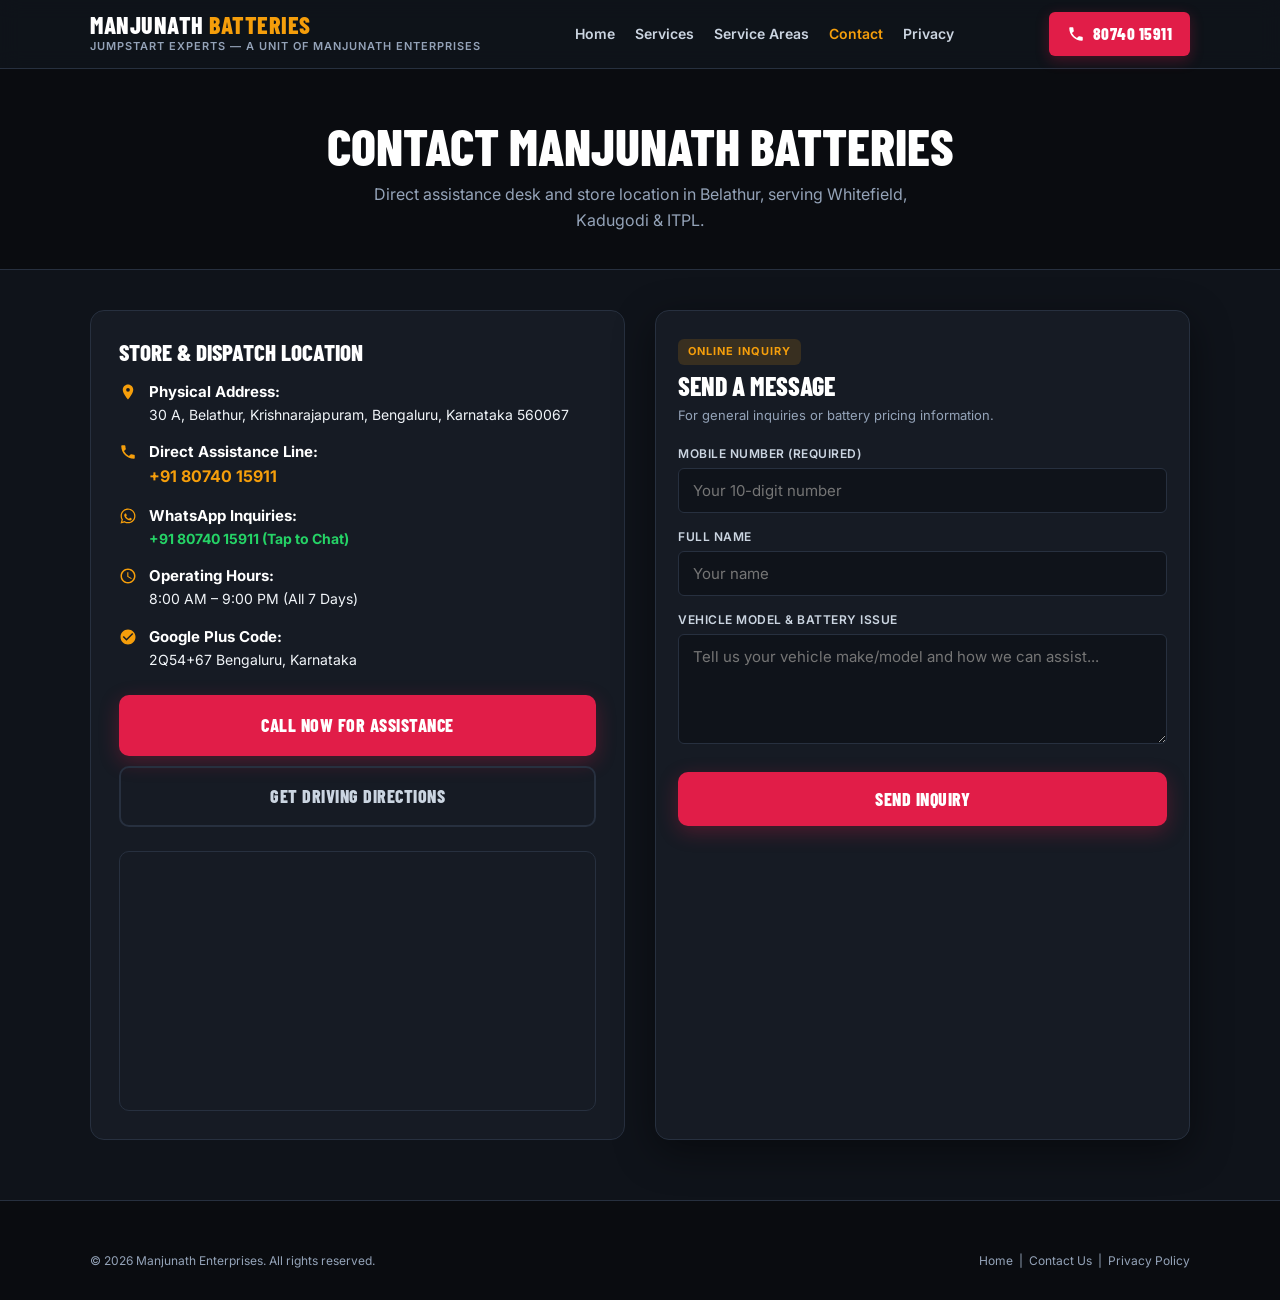
==== contact-us.html @ 125a4564 "feat(cro): optimize landing page copy, focus on jump-start & replacement, add serverless callback AP" ====
<!DOCTYPE html>
<html lang="en-IN">
<head>
  <!-- Google Tag Manager -->
  <script>
    window.dataLayer = window.dataLayer || [];
    (function(w,d,s,l,i){w[l]=w[l]||[];w[l].push({'gtm.start':
    new Date().getTime(),event:'gtm.js'});var f=d.getElementsByTagName(s)[0],
    j=d.createElement(s),dl=l!='dataLayer'?'&l='+l:'';j.async=true;j.src=
    'https://www.googletagmanager.com/gtm.js?id='+i+dl;f.parentNode.insertBefore(j,f);
    })(window,document,'script','dataLayer','GTM-XXXXXXX');
  </script>
  <!-- End Google Tag Manager -->

  <meta charset="UTF-8">
  <meta name="viewport" content="width=device-width, initial-scale=1.0, viewport-fit=cover">
  <title>Contact Us | Manjunath Batteries — Automotive Battery Assistance Bengaluru</title>
  <meta name="description" content="Contact Manjunath Batteries (Manjunath Enterprises) in Belathur, Krishnarajapuram, Bengaluru. Call +91 80740 15911 for emergency battery assistance or store inquiries.">
  <link rel="canonical" href="https://manjunathabatteries.in/contact-us.html">
  <meta name="theme-color" content="#0f131a">

  <!-- Typography -->
  <link rel="preconnect" href="https://fonts.googleapis.com">
  <link rel="preconnect" href="https://fonts.gstatic.com" crossorigin>
  <link href="https://fonts.googleapis.com/css2?family=Barlow+Condensed:wght@700;800;900&family=Inter:wght@400;500;600;700&display=swap" rel="stylesheet">

  <link rel="stylesheet" href="css/styles.css">

  <script type="application/ld+json">
  {
    "@context": "https://schema.org",
    "@type": "ContactPage",
    "name": "Contact Manjunath Batteries",
    "url": "https://manjunathabatteries.in/contact-us.html",
    "mainEntity": {
      "@type": "AutoRepair",
      "name": "Manjunath Batteries",
      "legalName": "Manjunath Enterprises",
      "alternateName": "JumpStart Experts",
      "telephone": "+918074015911",
      "address": {
        "@type": "PostalAddress",
        "streetAddress": "30 A, Belathur, Krishnarajapuram",
        "addressLocality": "Bengaluru",
        "addressRegion": "Karnataka",
        "postalCode": "560067",
        "addressCountry": "IN"
      },
      "geo": {
        "@type": "GeoCoordinates",
        "latitude": 13.0051,
        "longitude": 77.7554
      },
      "openingHours": "Mo-Su 08:00-21:00"
    }
  }
  </script>
</head>

<body>
  <!-- Google Tag Manager (noscript) -->
  <noscript>
    <iframe src="https://www.googletagmanager.com/ns.html?id=GTM-XXXXXXX"
      height="0" width="0" style="display:none;visibility:hidden" title="GTM"></iframe>
  </noscript>
  <!-- End Google Tag Manager (noscript) -->

  <!-- Site Header -->
  <header class="site-header">
    <div class="container header-container">
      <a href="index.html" class="brand-wrapper" aria-label="Manjunath Batteries — Home">
        <span class="brand-title">MANJUNATH <span>BATTERIES</span></span>
        <span class="brand-subtitle">JumpStart Experts — A Unit of Manjunath Enterprises</span>
      </a>

      <nav class="header-nav" aria-label="Main Navigation">
        <a href="index.html" class="nav-link">Home</a>
        <a href="index.html#services" class="nav-link">Services</a>
        <a href="index.html#areas" class="nav-link">Service Areas</a>
        <a href="contact-us.html" class="nav-link" style="color: var(--amber-alert);">Contact</a>
        <a href="privacy-policy.html" class="nav-link">Privacy</a>
      </nav>

      <div class="header-actions">
        <a href="tel:+918074015911" class="header-phone-btn" data-track="call_click" data-cta-location="contact_header" data-cta-type="phone">
          <svg width="18" height="18" viewBox="0 0 24 24" fill="currentColor"><path d="M6.62 10.79a15.053 15.053 0 006.59 6.59l2.2-2.2c.27-.27.67-.36 1.02-.24 1.12.37 2.33.57 3.57.57.55 0 1 .45 1 1V20c0 .55-.45 1-1 1-9.39 0-17-7.61-17-17 0-.55.45-1 1-1h3.5c.55 0 1 .45 1 1 0 1.25.2 2.45.57 3.57.11.35.03.74-.25 1.02l-2.2 2.2z"/></svg>
          <span>80740 15911</span>
        </a>
      </div>
    </div>
  </header>

  <main>
    <section class="page-hero">
      <div class="container">
        <h1>CONTACT MANJUNATH BATTERIES</h1>
        <p>Direct assistance desk and store location in Belathur, serving Whitefield, Kadugodi & ITPL.</p>
      </div>
    </section>

    <div class="container">
      <div class="contact-page-grid">
        <!-- Contact Details & Map -->
        <div class="areas-info-card">
          <h2 class="service-title" style="margin-bottom: 14px;">STORE & DISPATCH LOCATION</h2>
          
          <ul class="location-details-list" style="border-top: none; padding-top: 0;">
            <li class="location-item">
              <svg viewBox="0 0 24 24" fill="currentColor"><path d="M12 2C8.13 2 5 5.13 5 9c0 5.25 7 13 7 13s7-7.75 7-13c0-3.87-3.13-7-7-7zm0 9.5a2.5 2.5 0 010-5 2.5 2.5 0 010 5z"/></svg>
              <div>
                <strong>Physical Address:</strong>
                30 A, Belathur, Krishnarajapuram, Bengaluru, Karnataka 560067
              </div>
            </li>

            <li class="location-item">
              <svg viewBox="0 0 24 24" fill="currentColor"><path d="M6.62 10.79a15.053 15.053 0 006.59 6.59l2.2-2.2c.27-.27.67-.36 1.02-.24 1.12.37 2.33.57 3.57.57.55 0 1 .45 1 1V20c0 .55-.45 1-1 1-9.39 0-17-7.61-17-17 0-.55.45-1 1-1h3.5c.55 0 1 .45 1 1 0 1.25.2 2.45.57 3.57.11.35.03.74-.25 1.02l-2.2 2.2z"/></svg>
              <div>
                <strong>Direct Assistance Line:</strong>
                <a href="tel:+918074015911" style="color: var(--amber-alert); font-weight: 700; font-size: 16px;">+91 80740 15911</a>
              </div>
            </li>

            <li class="location-item">
              <svg viewBox="0 0 24 24" fill="currentColor"><path d="M12.04 2c-5.46 0-9.91 4.45-9.91 9.91 0 1.75.46 3.45 1.32 4.95L2.05 22l5.25-1.38c1.45.79 3.08 1.21 4.74 1.21 5.46 0 9.91-4.45 9.91-9.91 0-2.65-1.03-5.14-2.9-7.01A9.816 9.816 0 0012.04 2m.01 1.67c2.2 0 4.26.86 5.82 2.42a8.225 8.225 0 012.41 5.83c0 4.54-3.7 8.24-8.24 8.24-1.48 0-2.93-.4-4.2-1.15l-.3-.18-3.12.82.83-3.04-.2-.31a8.196 8.196 0 01-1.26-4.38c0-4.54 3.7-8.24 8.24-8.24m4.52 11.59c-.25-.13-1.47-.72-1.7-.81-.23-.08-.39-.13-.56.13-.17.25-.64.81-.79.97-.14.17-.29.19-.54.06-.25-.13-1.05-.39-2-1.24-.74-.66-1.24-1.47-1.38-1.72-.15-.25-.02-.38.11-.51.11-.11.25-.29.37-.44.13-.15.17-.25.25-.42.08-.17.04-.31-.02-.44-.06-.13-.56-1.36-.77-1.86-.2-.49-.41-.42-.56-.43h-.48c-.16 0-.44.06-.66.31-.23.25-.87.85-.87 2.08s.89 2.41 1.01 2.58c.13.17 1.75 2.67 4.24 3.75.59.26 1.05.41 1.41.53.59.19 1.13.16 1.56.1.48-.07 1.47-.6 1.67-1.18.21-.58.21-1.07.15-1.18-.06-.11-.22-.17-.47-.3z"/></svg>
              <div>
                <strong>WhatsApp Inquiries:</strong>
                <a href="https://wa.me/918074015911" target="_blank" rel="noopener noreferrer" style="color: var(--whatsapp-green); font-weight: 700;">+91 80740 15911 (Tap to Chat)</a>
              </div>
            </li>

            <li class="location-item">
              <svg viewBox="0 0 24 24" fill="currentColor"><path d="M11.99 2C6.47 2 2 6.48 2 12s4.47 10 9.99 10C17.52 22 22 17.52 22 12S17.52 2 11.99 2zM12 20c-4.42 0-8-3.58-8-8s3.58-8 8-8 8 3.58 8 8-3.58 8-8 8zm.5-13H11v6l5.25 3.15.75-1.23-4.5-2.67z"/></svg>
              <div>
                <strong>Operating Hours:</strong>
                8:00 AM – 9:00 PM (All 7 Days)
              </div>
            </li>

            <li class="location-item">
              <svg viewBox="0 0 24 24" fill="currentColor"><path d="M12 2C6.48 2 2 6.48 2 12s4.48 10 10 10 10-4.48 10-10S17.52 2 12 2zm-2 15l-5-5 1.41-1.41L10 14.17l7.59-7.59L19 8l-9 9z"/></svg>
              <div>
                <strong>Google Plus Code:</strong>
                2Q54+67 Bengaluru, Karnataka
              </div>
            </li>
          </ul>

          <div style="margin-top: 24px; display: flex; flex-direction: column; gap: 10px;">
            <a href="tel:+918074015911" class="btn btn-call" data-track="call_click" data-cta-location="contact_page" data-cta-type="phone">
              CALL NOW FOR ASSISTANCE
            </a>
            <a href="https://maps.google.com/?q=2Q54%2B67+Bengaluru,+Karnataka" target="_blank" rel="noopener noreferrer" class="btn btn-outline">
              GET DRIVING DIRECTIONS
            </a>
          </div>

          <div style="margin-top: 24px; height: 260px; border-radius: var(--radius-md); overflow: hidden; border: 1px solid var(--border-color);">
            <iframe 
              src="https://maps.google.com/maps?q=30%20A,%20Belathur,%20Krishnarajapuram,%20Bengaluru,%20Karnataka%20560067&t=&z=14&ie=UTF8&iwloc=&output=embed"
              title="Manjunath Batteries Hub Location"
              style="width: 100%; height: 100%; border: 0;"
              loading="lazy">
            </iframe>
          </div>
        </div>

        <!-- Contact & Inquiry Form -->
        <div class="lead-form-card">
          <div class="form-header">
            <span class="form-badge">Online Inquiry</span>
            <h2 class="form-title">SEND A MESSAGE</h2>
            <p class="form-desc">For general inquiries or battery pricing information.</p>
          </div>

          <form name="contact-page" method="POST" action="/api/callback" data-netlify="true" netlify-honeypot="bot-field" class="emergency-lead-form">
            <input type="hidden" name="form-name" value="contact-page">
            <p class="sr-only">
              <label>Anti-bot honeypot: <input name="bot-field"></label>
            </p>

            <div class="form-group">
              <label for="contact-phone" class="form-label">Mobile Number (Required)</label>
              <input type="tel" id="contact-phone" name="phone" class="form-input" placeholder="Your 10-digit number" pattern="[0-9]{10}" required>
            </div>

            <div class="form-group">
              <label for="contact-name" class="form-label">Full Name</label>
              <input type="text" id="contact-name" name="name" class="form-input" placeholder="Your name">
            </div>

            <div class="form-group">
              <label for="contact-message" class="form-label">Vehicle Model & Battery Issue</label>
              <textarea id="contact-message" name="message" class="form-input" style="min-height: 110px; resize: vertical;" placeholder="Tell us your vehicle make/model and how we can assist..." required></textarea>
            </div>

            <button type="submit" class="btn btn-call form-submit-btn" data-track="form_submit" data-cta-location="contact_page_form">
              SEND INQUIRY
            </button>
          </form>

          <div class="form-success-alert" role="alert">
            <h4>MESSAGE RECEIVED!</h4>
            <p>Thank you for reaching out to Manjunath Batteries. A representative will contact you shortly.</p>
          </div>
        </div>
      </div>
    </div>
  </main>

  <footer class="site-footer">
    <div class="container">
      <div class="footer-bottom-bar" style="border-top: none; padding-top: 0;">
        <div>© 2026 Manjunath Enterprises. All rights reserved.</div>
        <div>
          <a href="index.html">Home</a> &nbsp;|&nbsp; 
          <a href="contact-us.html">Contact Us</a> &nbsp;|&nbsp; 
          <a href="privacy-policy.html">Privacy Policy</a>
        </div>
      </div>
    </div>
  </footer>

  <!-- Mobile Sticky Bar -->
  <aside class="sticky-mobile-bar" aria-label="Mobile quick action bar">
    <a href="tel:+918074015911" class="sticky-btn sticky-btn-call" data-track="call_click" data-cta-location="contact_sticky_call" data-cta-type="phone">
      <svg width="20" height="20" viewBox="0 0 24 24" fill="currentColor"><path d="M6.62 10.79a15.053 15.053 0 006.59 6.59l2.2-2.2c.27-.27.67-.36 1.02-.24 1.12.37 2.33.57 3.57.57.55 0 1 .45 1 1V20c0 .55-.45 1-1 1-9.39 0-17-7.61-17-17 0-.55.45-1 1-1h3.5c.55 0 1 .45 1 1 0 1.25.2 2.45.57 3.57.11.35.03.74-.25 1.02l-2.2 2.2z"/></svg>
      <span>CALL NOW</span>
    </a>
    <a href="https://wa.me/918074015911" target="_blank" rel="noopener noreferrer" class="sticky-btn sticky-btn-wa" data-track="whatsapp_click" data-cta-location="contact_sticky_wa" data-cta-type="whatsapp">
      <svg width="20" height="20" viewBox="0 0 24 24" fill="currentColor"><path d="M12.04 2c-5.46 0-9.91 4.45-9.91 9.91 0 1.75.46 3.45 1.32 4.95L2.05 22l5.25-1.38c1.45.79 3.08 1.21 4.74 1.21 5.46 0 9.91-4.45 9.91-9.91 0-2.65-1.03-5.14-2.9-7.01A9.816 9.816 0 0012.04 2m.01 1.67c2.2 0 4.26.86 5.82 2.42a8.225 8.225 0 012.41 5.83c0 4.54-3.7 8.24-8.24 8.24-1.48 0-2.93-.4-4.2-1.15l-.3-.18-3.12.82.83-3.04-.2-.31a8.196 8.196 0 01-1.26-4.38c0-4.54 3.7-8.24 8.24-8.24m4.52 11.59c-.25-.13-1.47-.72-1.7-.81-.23-.08-.39-.13-.56.13-.17.25-.64.81-.79.97-.14.17-.29.19-.54.06-.25-.13-1.05-.39-2-1.24-.74-.66-1.24-1.47-1.38-1.72-.15-.25-.02-.38.11-.51.11-.11.25-.29.37-.44.13-.15.17-.25.25-.42.08-.17.04-.31-.02-.44-.06-.13-.56-1.36-.77-1.86-.2-.49-.41-.42-.56-.43h-.48c-.16 0-.44.06-.66.31-.23.25-.87.85-.87 2.08s.89 2.41 1.01 2.58c.13.17 1.75 2.67 4.24 3.75.59.26 1.05.41 1.41.53.59.19 1.13.16 1.56.1.48-.07 1.47-.6 1.67-1.18.21-.58.21-1.07.15-1.18-.06-.11-.22-.17-.47-.3z"/>
      </svg>
      <span>WHATSAPP</span>
    </a>
  </aside>

  <script src="js/main.js"></script>
</body>
</html>
---- css/styles.css ----
/* ==========================================================================
   Manjunath Enterprises — High-Conversion Google Ads Landing Page Styles
   Built for speed, mobile-first responsiveness, and sunlight readability.
   ========================================================================== */

:root {
  /* Color Palette */
  --bg-darkest: #0a0c10;
  --bg-main: #0f131a;
  --bg-card: #161b24;
  --bg-card-elevated: #1e2430;
  --bg-card-hover: #262e3d;

  --red-alert: #e11d48;
  --red-hover: #f43f5e;
  --red-glow: rgba(225, 29, 72, 0.28);

  --amber-alert: #f59e0b;
  --amber-glow: rgba(245, 158, 11, 0.25);

  --whatsapp-green: #25d366;
  --whatsapp-hover: #20bd5a;

  --text-white: #ffffff;
  --text-primary: #f1f5f9;
  --text-secondary: #cbd5e1;
  --text-muted: #94a3b8;

  --border-color: #27303f;
  --border-focus: #e11d48;

  /* Typography */
  --font-display: 'Barlow Condensed', -apple-system, BlinkMacSystemFont, 'Segoe UI', Roboto, sans-serif;
  --font-body: 'Inter', -apple-system, BlinkMacSystemFont, 'Segoe UI', Roboto, Oxygen, Ubuntu, Cantarell, sans-serif;

  /* Sizing & Transitions */
  --container-max: 1140px;
  --transition-fast: 0.18s ease;
  --radius-sm: 6px;
  --radius-md: 10px;
  --radius-lg: 14px;
}

/* Base Reset & Box Sizing */
*, *::before, *::after {
  box-sizing: border-box;
  margin: 0;
  padding: 0;
}

html {
  scroll-behavior: smooth;
  font-size: 16px;
  -webkit-text-size-adjust: 100%;
}

body {
  font-family: var(--font-body);
  background-color: var(--bg-main);
  color: var(--text-primary);
  line-height: 1.6;
  min-height: 100vh;
  overflow-x: hidden;
  padding-bottom: 74px; /* Space for mobile sticky CTA bar */
}

@media (min-width: 992px) {
  body {
    padding-bottom: 0;
  }
}

img, svg {
  display: block;
  max-width: 100%;
}

a {
  color: inherit;
  text-decoration: none;
}

/* Accessibility & Utility */
.sr-only {
  position: absolute;
  width: 1px;
  height: 1px;
  padding: 0;
  margin: -1px;
  overflow: hidden;
  clip: rect(0, 0, 0, 0);
  white-space: nowrap;
  border-width: 0;
}

.container {
  width: 100%;
  max-width: var(--container-max);
  margin-left: auto;
  margin-right: auto;
  padding-left: 20px;
  padding-right: 20px;
}

/* ==========================================================================
   Header & Navigation
   ========================================================================== */
.top-notice-bar {
  background: #111620;
  border-bottom: 1px solid var(--border-color);
  padding: 8px 16px;
  font-size: 13px;
  font-weight: 600;
  color: var(--text-secondary);
  text-align: center;
}

.top-notice-bar .pulse-dot {
  display: inline-block;
  width: 8px;
  height: 8px;
  background-color: var(--whatsapp-green);
  border-radius: 50%;
  margin-right: 6px;
  box-shadow: 0 0 8px var(--whatsapp-green);
  animation: pulse-ring 1.8s infinite;
}

@keyframes pulse-ring {
  0% { transform: scale(0.95); opacity: 0.8; }
  50% { transform: scale(1.2); opacity: 1; }
  100% { transform: scale(0.95); opacity: 0.8; }
}

.site-header {
  position: sticky;
  top: 0;
  z-index: 100;
  background-color: rgba(15, 19, 26, 0.95);
  backdrop-filter: blur(10px);
  border-bottom: 1px solid var(--border-color);
  padding: 12px 0;
}

.header-container {
  display: flex;
  align-items: center;
  justify-content: space-between;
  gap: 16px;
}

.brand-wrapper {
  display: flex;
  flex-direction: column;
}

.brand-title {
  font-family: var(--font-display);
  font-size: 24px;
  font-weight: 800;
  letter-spacing: 0.5px;
  text-transform: uppercase;
  color: var(--text-white);
  line-height: 1.1;
}

.brand-title span {
  color: var(--amber-alert);
}

.brand-subtitle {
  font-size: 11px;
  font-weight: 600;
  color: var(--text-muted);
  text-transform: uppercase;
  letter-spacing: 1px;
}

.header-nav {
  display: none;
  gap: 20px;
  align-items: center;
}

@media (min-width: 840px) {
  .header-nav {
    display: flex;
  }
}

.nav-link {
  font-size: 14px;
  font-weight: 600;
  color: var(--text-secondary);
  transition: color var(--transition-fast);
}

.nav-link:hover {
  color: var(--amber-alert);
}

.header-actions {
  display: flex;
  align-items: center;
  gap: 10px;
}

.header-phone-btn {
  display: inline-flex;
  align-items: center;
  gap: 8px;
  background-color: var(--red-alert);
  color: #fff;
  font-family: var(--font-display);
  font-size: 17px;
  font-weight: 800;
  text-transform: uppercase;
  letter-spacing: 0.5px;
  padding: 8px 18px;
  border-radius: var(--radius-sm);
  transition: background-color var(--transition-fast), transform var(--transition-fast);
  box-shadow: 0 4px 14px var(--red-glow);
}

.header-phone-btn:hover {
  background-color: var(--red-hover);
  transform: translateY(-1px);
}

/* ==========================================================================
   Buttons & CTAs
   ========================================================================== */
.btn {
  display: inline-flex;
  align-items: center;
  justify-content: center;
  gap: 10px;
  font-family: var(--font-display);
  font-size: 18px;
  font-weight: 800;
  text-transform: uppercase;
  letter-spacing: 0.5px;
  padding: 14px 28px;
  border-radius: var(--radius-md);
  border: 2px solid transparent;
  cursor: pointer;
  text-align: center;
  transition: all var(--transition-fast);
  user-select: none;
  white-space: nowrap;
}

.btn-lg {
  font-size: 20px;
  padding: 16px 32px;
  min-height: 54px;
}

.btn-call {
  background-color: var(--red-alert);
  color: #fff;
  box-shadow: 0 6px 20px var(--red-glow);
}

.btn-call:hover {
  background-color: var(--red-hover);
  transform: translateY(-2px);
  box-shadow: 0 8px 25px var(--red-glow);
}

.btn-whatsapp {
  background-color: var(--whatsapp-green);
  color: #0c2014;
  font-weight: 800;
  box-shadow: 0 6px 20px rgba(37, 211, 102, 0.28);
}

.btn-whatsapp:hover {
  background-color: var(--whatsapp-hover);
  transform: translateY(-2px);
  color: #000;
}

.btn-outline {
  background: transparent;
  border-color: var(--border-color);
  color: var(--text-secondary);
}

.btn-outline:hover {
  border-color: var(--amber-alert);
  color: var(--amber-alert);
  background: rgba(245, 158, 11, 0.05);
}

.btn-amber {
  background: var(--amber-alert);
  color: #111;
  box-shadow: 0 6px 20px var(--amber-glow);
}

.btn-amber:hover {
  background: #fbbf24;
  transform: translateY(-2px);
}

/* ==========================================================================
   Hero Section
   ========================================================================== */
.hero-section {
  position: relative;
  padding: 44px 0 48px;
  background: radial-gradient(circle at 80% 20%, rgba(225, 29, 72, 0.12) 0%, transparent 55%),
              radial-gradient(circle at 10% 80%, rgba(245, 158, 11, 0.08) 0%, transparent 45%),
              var(--bg-main);
  border-bottom: 1px solid var(--border-color);
  overflow: hidden;
}

.hero-grid {
  display: grid;
  grid-template-columns: 1fr;
  gap: 36px;
  align-items: center;
}

@media (min-width: 960px) {
  .hero-grid {
    grid-template-columns: 1.15fr 0.85fr;
  }
}

.hero-pill {
  display: inline-flex;
  align-items: center;
  gap: 8px;
  background: rgba(225, 29, 72, 0.14);
  border: 1px solid rgba(225, 29, 72, 0.35);
  color: #fda4af;
  font-size: 13px;
  font-weight: 700;
  text-transform: uppercase;
  letter-spacing: 1px;
  padding: 6px 14px;
  border-radius: 100px;
  margin-bottom: 16px;
}

.hero-title {
  font-family: var(--font-display);
  font-size: clamp(38px, 8vw, 68px);
  font-weight: 800;
  line-height: 1.05;
  text-transform: uppercase;
  letter-spacing: -0.5px;
  margin-bottom: 12px;
}

.hero-title span {
  color: var(--amber-alert);
}

.hero-legal-subtitle {
  font-size: clamp(16px, 2.8vw, 19px);
  font-weight: 600;
  color: var(--text-secondary);
  margin-bottom: 16px;
}

.hero-value-prop {
  font-size: 17px;
  color: var(--text-secondary);
  line-height: 1.6;
  margin-bottom: 26px;
  max-width: 600px;
}

.hero-value-prop strong {
  color: var(--text-white);
}

.hero-cta-group {
  display: flex;
  flex-direction: column;
  gap: 12px;
  margin-bottom: 28px;
}

@media (min-width: 500px) {
  .hero-cta-group {
    flex-direction: row;
    flex-wrap: wrap;
  }
}

.hero-trust-badges {
  display: flex;
  flex-wrap: wrap;
  gap: 12px;
  margin-top: 10px;
}

.trust-badge-item {
  display: inline-flex;
  align-items: center;
  gap: 8px;
  background: var(--bg-card);
  border: 1px solid var(--border-color);
  padding: 6px 14px;
  border-radius: 100px;
  font-size: 13px;
  font-weight: 600;
  color: var(--text-secondary);
}

.trust-badge-item svg {
  color: var(--amber-alert);
  width: 16px;
  height: 16px;
  flex-shrink: 0;
}

/* Lead Form Card in Hero */
.lead-form-card {
  background-color: var(--bg-card);
  border: 1px solid var(--border-color);
  border-radius: var(--radius-lg);
  padding: 26px 22px;
  box-shadow: 0 12px 40px rgba(0, 0, 0, 0.45);
  position: relative;
}

.form-header {
  margin-bottom: 18px;
}

.form-badge {
  display: inline-block;
  background: rgba(245, 158, 11, 0.15);
  color: var(--amber-alert);
  font-size: 11px;
  font-weight: 700;
  letter-spacing: 1px;
  text-transform: uppercase;
  padding: 4px 10px;
  border-radius: var(--radius-sm);
  margin-bottom: 6px;
}

.form-title {
  font-family: var(--font-display);
  font-size: 26px;
  font-weight: 800;
  text-transform: uppercase;
  line-height: 1.15;
  color: var(--text-white);
}

.form-desc {
  font-size: 13px;
  color: var(--text-muted);
  margin-top: 4px;
}

.form-group {
  margin-bottom: 14px;
}

.form-label {
  display: block;
  font-size: 12px;
  font-weight: 600;
  color: var(--text-secondary);
  margin-bottom: 5px;
  text-transform: uppercase;
  letter-spacing: 0.5px;
}

.form-input, .form-select {
  width: 100%;
  padding: 12px 14px;
  background: var(--bg-main);
  border: 1px solid var(--border-color);
  border-radius: var(--radius-sm);
  color: var(--text-white);
  font-size: 15px;
  font-family: inherit;
  transition: border-color var(--transition-fast), box-shadow var(--transition-fast);
}

.form-input:focus, .form-select:focus {
  outline: none;
  border-color: var(--red-alert);
  box-shadow: 0 0 0 3px rgba(225, 29, 72, 0.2);
}

.form-submit-btn {
  width: 100%;
  margin-top: 6px;
}

.form-note {
  font-size: 11px;
  color: var(--text-muted);
  text-align: center;
  margin-top: 10px;
}

.form-success-alert {
  display: none;
  background: rgba(37, 211, 102, 0.15);
  border: 1px solid var(--whatsapp-green);
  border-radius: var(--radius-md);
  padding: 18px;
  text-align: center;
  color: #fff;
  margin-top: 14px;
}

.form-success-alert h4 {
  font-family: var(--font-display);
  font-size: 22px;
  font-weight: 800;
  color: var(--whatsapp-green);
  text-transform: uppercase;
  margin-bottom: 6px;
}

/* ==========================================================================
   Stuck Right Now? Emergency Steps Strip
   ========================================================================== */
.emergency-strip {
  background: linear-gradient(135deg, #be123c 0%, #e11d48 50%, #9f1239 100%);
  color: #fff;
  padding: 36px 0;
  box-shadow: inset 0 2px 8px rgba(0,0,0,0.3);
}

.emergency-header {
  text-align: center;
  margin-bottom: 28px;
}

.emergency-tag {
  display: inline-block;
  background: rgba(0, 0, 0, 0.3);
  font-family: var(--font-display);
  font-size: 13px;
  font-weight: 700;
  letter-spacing: 2px;
  text-transform: uppercase;
  padding: 4px 12px;
  border-radius: 4px;
  margin-bottom: 8px;
}

.emergency-title {
  font-family: var(--font-display);
  font-size: clamp(26px, 5vw, 42px);
  font-weight: 800;
  text-transform: uppercase;
  line-height: 1.1;
}

.emergency-steps-grid {
  display: grid;
  grid-template-columns: 1fr;
  gap: 16px;
}

@media (min-width: 768px) {
  .emergency-steps-grid {
    grid-template-columns: repeat(3, 1fr);
  }
}

.step-card {
  background: rgba(0, 0, 0, 0.25);
  border: 1px solid rgba(255, 255, 255, 0.15);
  border-radius: var(--radius-md);
  padding: 22px 18px;
  display: flex;
  align-items: flex-start;
  gap: 14px;
  transition: transform var(--transition-fast);
}

.step-card:hover {
  transform: translateY(-2px);
  background: rgba(0, 0, 0, 0.35);
}

.step-icon-number {
  width: 44px;
  height: 44px;
  border-radius: 50%;
  background: #fff;
  color: var(--red-alert);
  font-family: var(--font-display);
  font-size: 24px;
  font-weight: 900;
  display: flex;
  align-items: center;
  justify-content: center;
  flex-shrink: 0;
  box-shadow: 0 4px 10px rgba(0,0,0,0.25);
}

.step-content h3 {
  font-family: var(--font-display);
  font-size: 21px;
  font-weight: 800;
  text-transform: uppercase;
  margin-bottom: 4px;
  line-height: 1.15;
}

.step-content p {
  font-size: 14px;
  line-height: 1.5;
  color: rgba(255, 255, 255, 0.9);
}

/* ==========================================================================
   Section Layouts
   ========================================================================== */
.section {
  padding: 64px 0;
}

.section-dark {
  background-color: var(--bg-darkest);
  border-top: 1px solid var(--border-color);
  border-bottom: 1px solid var(--border-color);
}

.section-header {
  text-align: center;
  margin-bottom: 44px;
}

.section-pill {
  display: inline-block;
  font-family: var(--font-display);
  font-size: 13px;
  font-weight: 700;
  letter-spacing: 2px;
  text-transform: uppercase;
  color: var(--amber-alert);
  background: rgba(245, 158, 11, 0.1);
  border: 1px solid rgba(245, 158, 11, 0.25);
  padding: 5px 14px;
  border-radius: 100px;
  margin-bottom: 10px;
}

.section-title {
  font-family: var(--font-display);
  font-size: clamp(30px, 6vw, 48px);
  font-weight: 800;
  text-transform: uppercase;
  line-height: 1.1;
  color: var(--text-white);
}

.section-subtitle {
  font-size: 16px;
  color: var(--text-muted);
  max-width: 620px;
  margin: 10px auto 0;
  line-height: 1.6;
}

/* ==========================================================================
   Services Grid
   ========================================================================== */
.services-grid {
  display: grid;
  grid-template-columns: 1fr;
  gap: 20px;
}

@media (min-width: 640px) {
  .services-grid {
    grid-template-columns: repeat(2, 1fr);
  }
}

@media (min-width: 1024px) {
  .services-grid {
    grid-template-columns: repeat(4, 1fr);
  }
}

.service-card {
  background: var(--bg-card);
  border: 1px solid var(--border-color);
  border-radius: var(--radius-lg);
  padding: 28px 20px;
  display: flex;
  flex-direction: column;
  justify-content: space-between;
  transition: all var(--transition-fast);
  position: relative;
  overflow: hidden;
}

.service-card:hover {
  border-color: var(--amber-alert);
  transform: translateY(-4px);
  background: var(--bg-card-hover);
}

.service-card.primary-service {
  border-color: var(--red-alert);
  background: linear-gradient(180deg, rgba(225, 29, 72, 0.1) 0%, var(--bg-card) 60%);
}

.service-badge {
  position: absolute;
  top: 14px;
  right: 14px;
  background: var(--red-alert);
  color: #fff;
  font-size: 10px;
  font-weight: 800;
  letter-spacing: 1px;
  text-transform: uppercase;
  padding: 3px 8px;
  border-radius: 4px;
}

.service-icon-box {
  width: 52px;
  height: 52px;
  border-radius: var(--radius-md);
  background: rgba(225, 29, 72, 0.15);
  color: var(--red-alert);
  display: flex;
  align-items: center;
  justify-content: center;
  margin-bottom: 20px;
}

.service-card.primary-service .service-icon-box {
  background: var(--red-alert);
  color: #fff;
}

.service-title {
  font-family: var(--font-display);
  font-size: 23px;
  font-weight: 800;
  text-transform: uppercase;
  line-height: 1.15;
  margin-bottom: 12px;
  color: var(--text-white);
}

.service-text {
  font-size: 14px;
  color: var(--text-secondary);
  line-height: 1.6;
  margin-bottom: 20px;
}

.service-action-link {
  display: inline-flex;
  align-items: center;
  gap: 6px;
  font-family: var(--font-display);
  font-size: 15px;
  font-weight: 800;
  text-transform: uppercase;
  color: var(--amber-alert);
  margin-top: auto;
}

.service-action-link:hover {
  text-decoration: underline;
}

/* ==========================================================================
   Why Choose Us Grid
   ========================================================================== */
.why-grid {
  display: grid;
  grid-template-columns: 1fr;
  gap: 16px;
}

@media (min-width: 600px) {
  .why-grid {
    grid-template-columns: repeat(2, 1fr);
  }
}

@media (min-width: 960px) {
  .why-grid {
    grid-template-columns: repeat(4, 1fr);
  }
}

.why-card {
  background: var(--bg-card);
  border: 1px solid var(--border-color);
  border-radius: var(--radius-md);
  padding: 26px 20px;
  text-align: center;
}

.why-metric {
  font-family: var(--font-display);
  font-size: 46px;
  font-weight: 900;
  line-height: 1;
  color: var(--amber-alert);
  margin-bottom: 8px;
}

.why-label {
  font-family: var(--font-display);
  font-size: 19px;
  font-weight: 800;
  text-transform: uppercase;
  color: var(--text-white);
  margin-bottom: 8px;
}

.why-text {
  font-size: 14px;
  color: var(--text-muted);
  line-height: 1.5;
}

/* ==========================================================================
   Brands Stocked
   ========================================================================== */
.brands-row {
  display: flex;
  flex-wrap: wrap;
  align-items: center;
  justify-content: center;
  gap: 14px;
  margin-top: 10px;
}

.brand-pill-card {
  background: var(--bg-card);
  border: 1px solid var(--border-color);
  border-radius: var(--radius-md);
  padding: 14px 26px;
  font-family: var(--font-display);
  font-size: 20px;
  font-weight: 800;
  letter-spacing: 1px;
  text-transform: uppercase;
  color: var(--text-white);
  transition: all var(--transition-fast);
}

.brand-pill-card:hover {
  border-color: var(--red-alert);
  color: var(--amber-alert);
  transform: translateY(-2px);
}

.brand-disclaimer {
  text-align: center;
  font-size: 12px;
  color: var(--text-muted);
  margin-top: 20px;
}

/* ==========================================================================
   Service Areas & Map Section
   ========================================================================== */
.areas-map-grid {
  display: grid;
  grid-template-columns: 1fr;
  gap: 30px;
  align-items: start;
}

@media (min-width: 860px) {
  .areas-map-grid {
    grid-template-columns: 1fr 1fr;
  }
}

.areas-info-card {
  background: var(--bg-card);
  border: 1px solid var(--border-color);
  border-radius: var(--radius-lg);
  padding: 28px;
}

.areas-chips-container {
  display: flex;
  flex-wrap: wrap;
  gap: 8px;
  margin: 18px 0 24px;
}

.area-chip {
  background: var(--bg-main);
  border: 1px solid var(--border-color);
  padding: 6px 14px;
  border-radius: 100px;
  font-size: 13px;
  font-weight: 600;
  color: var(--text-secondary);
}

.location-details-list {
  list-style: none;
  display: flex;
  flex-direction: column;
  gap: 14px;
  border-top: 1px solid var(--border-color);
  padding-top: 18px;
}

.location-item {
  display: flex;
  gap: 12px;
  align-items: flex-start;
  font-size: 14px;
}

.location-item svg {
  color: var(--amber-alert);
  width: 18px;
  height: 18px;
  flex-shrink: 0;
  margin-top: 3px;
}

.location-item strong {
  display: block;
  color: var(--text-white);
  font-size: 15px;
}

.map-container {
  border-radius: var(--radius-lg);
  overflow: hidden;
  border: 1px solid var(--border-color);
  background: var(--bg-card);
  min-height: 380px;
  height: 100%;
}

.map-container iframe {
  width: 100%;
  height: 100%;
  min-height: 380px;
  border: 0;
  display: block;
}

/* ==========================================================================
   Reviews Section
   ========================================================================== */
.reviews-grid {
  display: grid;
  grid-template-columns: 1fr;
  gap: 20px;
}

@media (min-width: 768px) {
  .reviews-grid {
    grid-template-columns: repeat(3, 1fr);
  }
}

.review-card {
  background: var(--bg-card);
  border: 1px solid var(--border-color);
  border-radius: var(--radius-md);
  padding: 24px 20px;
  display: flex;
  flex-direction: column;
  justify-content: space-between;
}

.review-stars {
  color: #fbbf24;
  font-size: 18px;
  letter-spacing: 2px;
  margin-bottom: 12px;
}

.review-text {
  font-size: 14px;
  color: var(--text-secondary);
  line-height: 1.6;
  margin-bottom: 18px;
  font-style: italic;
}

.reviewer-info {
  display: flex;
  align-items: center;
  gap: 10px;
  border-top: 1px solid var(--border-color);
  padding-top: 12px;
}

.reviewer-avatar {
  width: 36px;
  height: 36px;
  border-radius: 50%;
  background: var(--border-color);
  display: flex;
  align-items: center;
  justify-content: center;
  font-weight: 700;
  font-size: 14px;
  color: var(--amber-alert);
}

.reviewer-name {
  font-size: 13px;
  font-weight: 700;
  color: var(--text-white);
}

.reviewer-area {
  font-size: 11px;
  color: var(--text-muted);
}

/* ==========================================================================
   FAQ Accordion
   ========================================================================== */
.faq-list {
  max-width: 800px;
  margin: 0 auto;
  display: flex;
  flex-direction: column;
  gap: 12px;
}

.faq-item {
  background: var(--bg-card);
  border: 1px solid var(--border-color);
  border-radius: var(--radius-md);
  overflow: hidden;
  transition: border-color var(--transition-fast);
}

.faq-item:hover {
  border-color: #3b465a;
}

.faq-question {
  width: 100%;
  text-align: left;
  background: none;
  border: none;
  padding: 18px 20px;
  font-family: var(--font-display);
  font-size: 19px;
  font-weight: 700;
  color: var(--text-white);
  display: flex;
  justify-content: space-between;
  align-items: center;
  cursor: pointer;
}

.faq-icon {
  font-size: 20px;
  font-weight: 400;
  color: var(--amber-alert);
  transition: transform var(--transition-fast);
}

.faq-item.active .faq-icon {
  transform: rotate(45deg);
}

.faq-answer {
  display: none;
  padding: 0 20px 20px;
  font-size: 14px;
  color: var(--text-secondary);
  line-height: 1.6;
  border-top: 1px solid transparent;
}

.faq-item.active .faq-answer {
  display: block;
}

/* ==========================================================================
   Final Conversion CTA Strip
   ========================================================================== */
.final-cta-section {
  background: linear-gradient(135deg, #11151e 0%, #1e2433 100%);
  border-top: 1px solid var(--border-color);
  border-bottom: 1px solid var(--border-color);
  padding: 68px 0;
  text-align: center;
}

.final-cta-box {
  max-width: 760px;
  margin: 0 auto;
}

.final-cta-title {
  font-family: var(--font-display);
  font-size: clamp(34px, 7vw, 56px);
  font-weight: 900;
  text-transform: uppercase;
  line-height: 1.08;
  margin-bottom: 16px;
  color: var(--text-white);
}

.final-cta-title span {
  color: var(--amber-alert);
}

.final-cta-desc {
  font-size: 17px;
  color: var(--text-secondary);
  margin-bottom: 32px;
  line-height: 1.6;
}

.final-cta-buttons {
  display: flex;
  flex-direction: column;
  justify-content: center;
  gap: 14px;
}

@media (min-width: 540px) {
  .final-cta-buttons {
    flex-direction: row;
    flex-wrap: wrap;
  }
}

/* ==========================================================================
   Footer
   ========================================================================== */
.site-footer {
  background: var(--bg-darkest);
  border-top: 1px solid var(--border-color);
  padding: 50px 0 30px;
  font-size: 14px;
  color: var(--text-muted);
}

.footer-grid {
  display: grid;
  grid-template-columns: 1fr;
  gap: 32px;
  margin-bottom: 40px;
}

@media (min-width: 768px) {
  .footer-grid {
    grid-template-columns: 1.5fr 1fr 1fr;
  }
}

.footer-brand-title {
  font-family: var(--font-display);
  font-size: 24px;
  font-weight: 800;
  text-transform: uppercase;
  color: var(--text-white);
  margin-bottom: 4px;
}

.footer-legal-tag {
  color: var(--amber-alert);
  font-size: 13px;
  font-weight: 600;
  margin-bottom: 12px;
}

.footer-about {
  line-height: 1.6;
  max-width: 380px;
}

.footer-heading {
  font-family: var(--font-display);
  font-size: 17px;
  font-weight: 800;
  text-transform: uppercase;
  color: var(--text-white);
  letter-spacing: 1px;
  margin-bottom: 14px;
}

.footer-links-list {
  list-style: none;
  display: flex;
  flex-direction: column;
  gap: 8px;
}

.footer-links-list a:hover {
  color: var(--amber-alert);
  text-decoration: underline;
}

.footer-contact-item {
  display: flex;
  align-items: flex-start;
  gap: 10px;
  margin-bottom: 10px;
  color: var(--text-secondary);
}

.footer-contact-item svg {
  color: var(--amber-alert);
  width: 18px;
  height: 18px;
  flex-shrink: 0;
  margin-top: 2px;
}

.footer-bottom-bar {
  border-top: 1px solid var(--border-color);
  padding-top: 20px;
  display: flex;
  flex-direction: column;
  gap: 10px;
  align-items: center;
  justify-content: space-between;
  font-size: 12px;
}

@media (min-width: 700px) {
  .footer-bottom-bar {
    flex-direction: row;
  }
}

.footer-legal-disclaimer {
  font-size: 11px;
  color: #64748b;
  margin-top: 14px;
  line-height: 1.6;
}

/* ==========================================================================
   Sticky Mobile Action Bar
   ========================================================================== */
.sticky-mobile-bar {
  position: fixed;
  bottom: 0;
  left: 0;
  right: 0;
  z-index: 999;
  background-color: rgba(10, 12, 16, 0.98);
  backdrop-filter: blur(8px);
  border-top: 2px solid var(--border-color);
  padding: 8px 10px;
  padding-bottom: max(8px, env(safe-area-inset-bottom));
  display: grid;
  grid-template-columns: 1.4fr 1fr;
  gap: 8px;
  box-shadow: 0 -8px 24px rgba(0, 0, 0, 0.6);
}

@media (min-width: 992px) {
  .sticky-mobile-bar {
    display: none;
  }
}

.sticky-btn {
  display: flex;
  align-items: center;
  justify-content: center;
  gap: 8px;
  min-height: 52px;
  border-radius: var(--radius-sm);
  font-family: var(--font-display);
  font-size: 17px;
  font-weight: 800;
  text-transform: uppercase;
  letter-spacing: 0.5px;
  text-align: center;
  touch-action: manipulation;
}

.sticky-btn-call {
  background-color: var(--red-alert);
  color: #fff;
}

.sticky-btn-wa {
  background-color: var(--whatsapp-green);
  color: #06281a;
}

/* ==========================================================================
   Dedicated Inner Pages (Contact Us & Privacy Policy)
   ========================================================================== */
.page-hero {
  background: var(--bg-darkest);
  border-bottom: 1px solid var(--border-color);
  padding: 48px 0 36px;
  text-align: center;
}

.page-hero h1 {
  font-family: var(--font-display);
  font-size: clamp(34px, 6vw, 52px);
  font-weight: 800;
  text-transform: uppercase;
  color: var(--text-white);
  line-height: 1.1;
  margin-bottom: 8px;
}

.page-hero p {
  font-size: 16px;
  color: var(--text-muted);
  max-width: 600px;
  margin: 0 auto;
}

.legal-content-box {
  background: var(--bg-card);
  border: 1px solid var(--border-color);
  border-radius: var(--radius-lg);
  padding: 36px 28px;
  margin: 40px auto 60px;
  max-width: 860px;
}

.legal-content-box h2 {
  font-family: var(--font-display);
  font-size: 24px;
  font-weight: 800;
  text-transform: uppercase;
  color: var(--text-white);
  margin: 28px 0 10px;
  border-bottom: 1px solid var(--border-color);
  padding-bottom: 6px;
}

.legal-content-box h2:first-of-type {
  margin-top: 0;
}

.legal-content-box p, .legal-content-box li {
  font-size: 15px;
  color: var(--text-secondary);
  line-height: 1.7;
  margin-bottom: 12px;
}

.legal-content-box ul {
  padding-left: 20px;
  margin-bottom: 16px;
}

.legal-content-box strong {
  color: var(--text-white);
}

.contact-page-grid {
  display: grid;
  grid-template-columns: 1fr;
  gap: 30px;
  margin: 40px auto 60px;
}

@media (min-width: 860px) {
  .contact-page-grid {
    grid-template-columns: 1fr 1fr;
  }
}
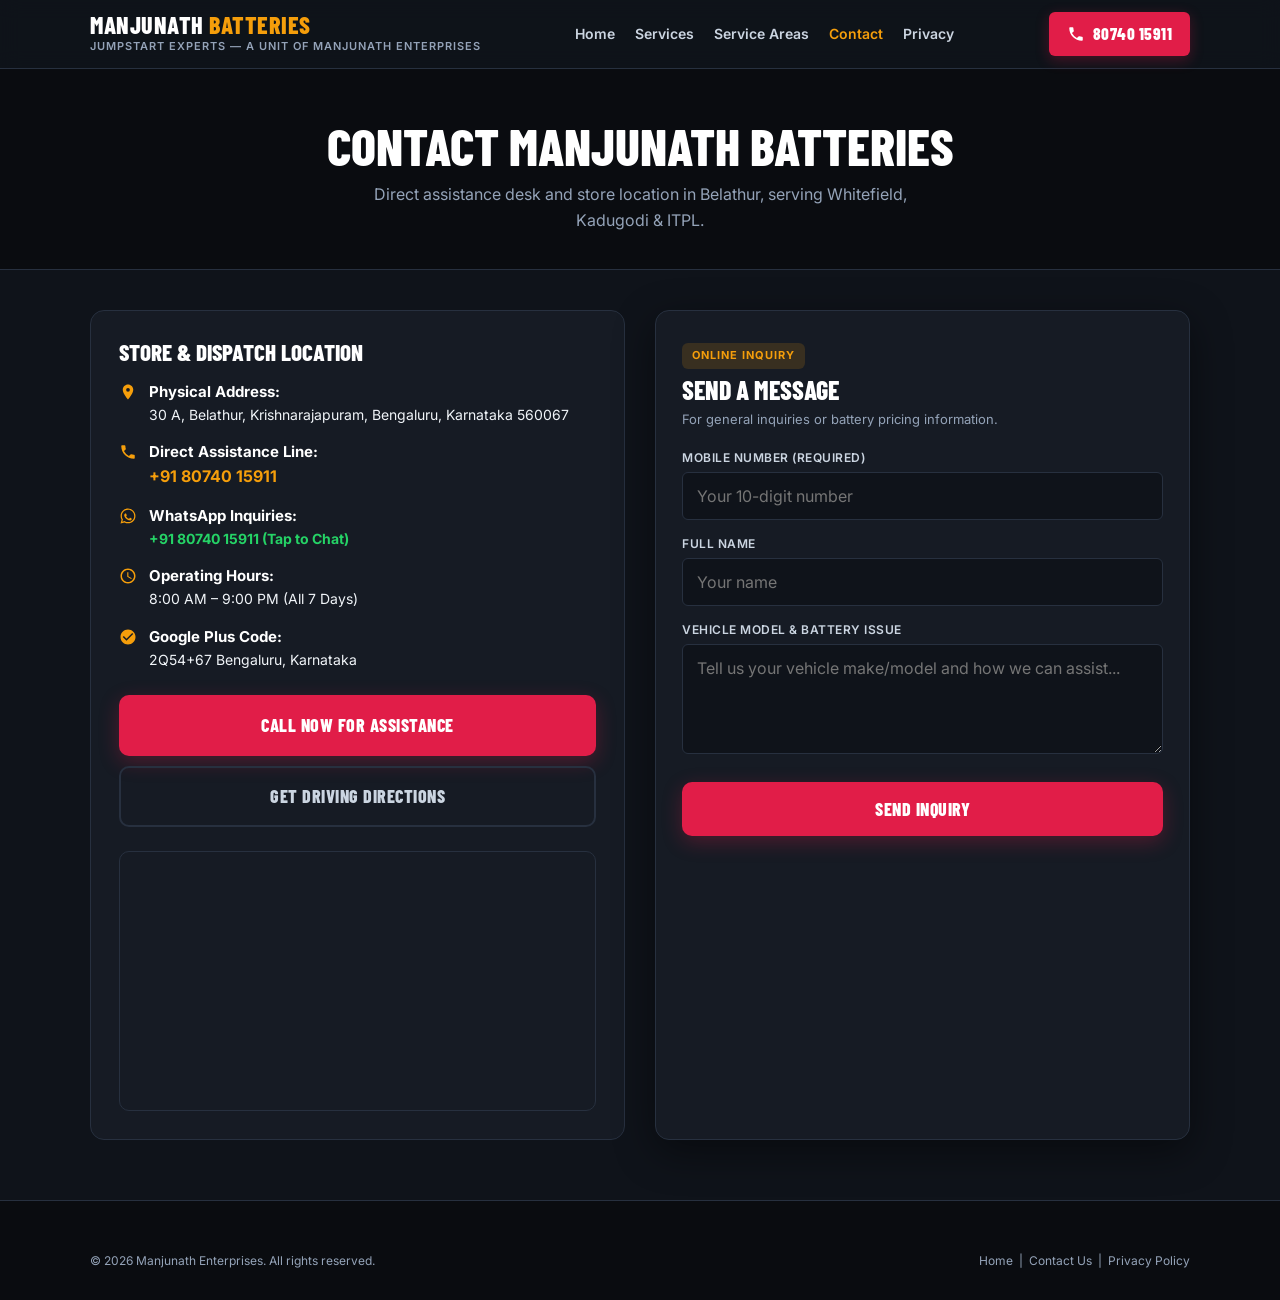
==== commit 2948cb88: "feat(cro): optimize mobile hero, reorder section flow, streamline callback form, and refine touch ta" ====
--- a/contact-us.html
+++ b/contact-us.html
@@ -1,7 +1,8 @@
 <!DOCTYPE html>
 <html lang="en-IN">
 <head>
-  <!-- Google Tag Manager -->
+  <!-- GOOGLE TAG MANAGER (PENDING CONFIGURATION)
+       NOTE: Replace 'GTM-XXXXXXX' below with your live GTM Container ID before activating Google Ads -->
   <script>
     window.dataLayer = window.dataLayer || [];
     (function(w,d,s,l,i){w[l]=w[l]||[];w[l].push({'gtm.start':
@@ -181,12 +182,26 @@
 
             <div class="form-group">
               <label for="contact-phone" class="form-label">Mobile Number (Required)</label>
-              <input type="tel" id="contact-phone" name="phone" class="form-input" placeholder="Your 10-digit number" pattern="[0-9]{10}" required>
+              <input type="tel" 
+                     id="contact-phone" 
+                     name="phone" 
+                     class="form-input" 
+                     placeholder="Your 10-digit number" 
+                     pattern="[0-9]{10}" 
+                     inputmode="tel" 
+                     autocomplete="tel" 
+                     required>
             </div>
 
             <div class="form-group">
               <label for="contact-name" class="form-label">Full Name</label>
-              <input type="text" id="contact-name" name="name" class="form-input" placeholder="Your name">
+              <input type="text" 
+                     id="contact-name" 
+                     name="name" 
+                     class="form-input" 
+                     placeholder="Your name" 
+                     autocomplete="name" 
+                     autocapitalize="words">
             </div>
 
             <div class="form-group">
@@ -202,6 +217,15 @@
           <div class="form-success-alert" role="alert">
             <h4>MESSAGE RECEIVED!</h4>
             <p>Thank you for reaching out to Manjunath Batteries. A representative will contact you shortly.</p>
+          </div>
+
+          <!-- Inline Error State (Honest failure state with Call Now alternative) -->
+          <div class="form-error-alert" role="alert">
+            <h4>MESSAGE COULD NOT BE SENT</h4>
+            <p class="error-text">We could not send your message online. Please call our store directly for immediate assistance.</p>
+            <a href="tel:+918074015911" class="btn btn-call" data-track="call_click" data-cta-location="contact_form_error_alternative" data-cta-type="phone" style="width: 100%;">
+              CALL NOW: 80740 15911
+            </a>
           </div>
         </div>
       </div>
--- a/css/styles.css
+++ b/css/styles.css
@@ -61,13 +61,17 @@
   line-height: 1.6;
   min-height: 100vh;
   overflow-x: hidden;
-  padding-bottom: 74px; /* Space for mobile sticky CTA bar */
+  padding-bottom: calc(76px + env(safe-area-inset-bottom, 0px)); /* Space for mobile sticky CTA bar with safe area */
 }
 
 @media (min-width: 992px) {
   body {
     padding-bottom: 0;
   }
+}
+
+section[id] {
+  scroll-margin-top: 76px;
 }
 
 img, svg {
@@ -309,7 +313,7 @@
    ========================================================================== */
 .hero-section {
   position: relative;
-  padding: 44px 0 48px;
+  padding: 32px 0 36px;
   background: radial-gradient(circle at 80% 20%, rgba(225, 29, 72, 0.12) 0%, transparent 55%),
               radial-gradient(circle at 10% 80%, rgba(245, 158, 11, 0.08) 0%, transparent 45%),
               var(--bg-main);
@@ -317,10 +321,16 @@
   overflow: hidden;
 }
 
+@media (min-width: 768px) {
+  .hero-section {
+    padding: 44px 0 48px;
+  }
+}
+
 .hero-grid {
   display: grid;
   grid-template-columns: 1fr;
-  gap: 36px;
+  gap: 32px;
   align-items: center;
 }
 
@@ -337,42 +347,60 @@
   background: rgba(225, 29, 72, 0.14);
   border: 1px solid rgba(225, 29, 72, 0.35);
   color: #fda4af;
-  font-size: 13px;
+  font-size: 12px;
   font-weight: 700;
   text-transform: uppercase;
-  letter-spacing: 1px;
-  padding: 6px 14px;
+  letter-spacing: 0.8px;
+  padding: 5px 12px;
   border-radius: 100px;
-  margin-bottom: 16px;
+  margin-bottom: 14px;
+}
+
+@media (min-width: 480px) {
+  .hero-pill {
+    font-size: 13px;
+    padding: 6px 14px;
+  }
 }
 
 .hero-title {
   font-family: var(--font-display);
-  font-size: clamp(38px, 8vw, 68px);
+  font-size: clamp(34px, 8.5vw, 68px);
   font-weight: 800;
   line-height: 1.05;
   text-transform: uppercase;
   letter-spacing: -0.5px;
+  margin-bottom: 8px;
+}
+
+.hero-title span {
+  color: var(--amber-alert);
+}
+
+.hero-supporting-headline {
+  font-family: var(--font-display);
+  font-size: clamp(17px, 4vw, 24px);
+  font-weight: 800;
+  text-transform: uppercase;
+  letter-spacing: 0.5px;
+  color: var(--amber-alert);
   margin-bottom: 12px;
-}
-
-.hero-title span {
-  color: var(--amber-alert);
-}
-
-.hero-legal-subtitle {
-  font-size: clamp(16px, 2.8vw, 19px);
-  font-weight: 600;
+  line-height: 1.2;
+}
+
+.hero-value-prop {
+  font-size: 16px;
   color: var(--text-secondary);
-  margin-bottom: 16px;
-}
-
-.hero-value-prop {
-  font-size: 17px;
-  color: var(--text-secondary);
-  line-height: 1.6;
-  margin-bottom: 26px;
+  line-height: 1.55;
+  margin-bottom: 22px;
   max-width: 600px;
+}
+
+@media (min-width: 768px) {
+  .hero-value-prop {
+    font-size: 17px;
+    margin-bottom: 26px;
+  }
 }
 
 .hero-value-prop strong {
@@ -383,7 +411,7 @@
   display: flex;
   flex-direction: column;
   gap: 12px;
-  margin-bottom: 28px;
+  margin-bottom: 18px;
 }
 
 @media (min-width: 500px) {
@@ -393,11 +421,32 @@
   }
 }
 
+.hero-sub-cta {
+  display: flex;
+  align-items: center;
+  gap: 6px;
+  font-size: 13px;
+  color: var(--text-muted);
+  margin-bottom: 20px;
+}
+
+.hero-callback-link {
+  color: var(--amber-alert);
+  font-weight: 700;
+  text-decoration: underline;
+  text-underline-offset: 3px;
+  transition: color var(--transition-fast);
+}
+
+.hero-callback-link:hover {
+  color: #fbbf24;
+}
+
 .hero-trust-badges {
   display: flex;
   flex-wrap: wrap;
-  gap: 12px;
-  margin-top: 10px;
+  gap: 10px;
+  margin-top: 8px;
 }
 
 .trust-badge-item {
@@ -406,28 +455,132 @@
   gap: 8px;
   background: var(--bg-card);
   border: 1px solid var(--border-color);
-  padding: 6px 14px;
+  padding: 6px 12px;
   border-radius: 100px;
-  font-size: 13px;
+  font-size: 12px;
   font-weight: 600;
   color: var(--text-secondary);
 }
 
+@media (min-width: 480px) {
+  .trust-badge-item {
+    font-size: 13px;
+    padding: 6px 14px;
+  }
+}
+
 .trust-badge-item svg {
   color: var(--amber-alert);
-  width: 16px;
-  height: 16px;
+  width: 15px;
+  height: 15px;
   flex-shrink: 0;
 }
 
-/* Lead Form Card in Hero */
+/* Hero Right Column: Fast Dispatch Hub Card (Desktop) */
+.hero-dispatch-col {
+  display: none;
+}
+
+@media (min-width: 960px) {
+  .hero-dispatch-col {
+    display: block;
+  }
+}
+
+.hero-dispatch-card {
+  background: var(--bg-card);
+  border: 1px solid var(--border-color);
+  border-radius: var(--radius-lg);
+  padding: 28px 24px;
+  box-shadow: 0 12px 40px rgba(0, 0, 0, 0.45);
+}
+
+.dispatch-card-header {
+  margin-bottom: 20px;
+  border-bottom: 1px solid var(--border-color);
+  padding-bottom: 14px;
+}
+
+.dispatch-live-badge {
+  display: inline-flex;
+  align-items: center;
+  gap: 6px;
+  background: rgba(37, 211, 102, 0.12);
+  border: 1px solid rgba(37, 211, 102, 0.3);
+  color: var(--whatsapp-green);
+  font-size: 11px;
+  font-weight: 800;
+  letter-spacing: 1px;
+  text-transform: uppercase;
+  padding: 3px 10px;
+  border-radius: 100px;
+  margin-bottom: 8px;
+}
+
+.dispatch-card-title {
+  font-family: var(--font-display);
+  font-size: 24px;
+  font-weight: 900;
+  text-transform: uppercase;
+  color: var(--text-white);
+  line-height: 1.1;
+}
+
+.dispatch-card-subtitle {
+  font-size: 13px;
+  color: var(--text-muted);
+  margin-top: 4px;
+}
+
+.dispatch-checklist {
+  list-style: none;
+  display: flex;
+  flex-direction: column;
+  gap: 16px;
+  margin-bottom: 24px;
+}
+
+.dispatch-checklist li {
+  display: flex;
+  gap: 12px;
+  align-items: flex-start;
+  font-size: 13px;
+  color: var(--text-secondary);
+}
+
+.dispatch-checklist li svg {
+  color: var(--amber-alert);
+  width: 18px;
+  height: 18px;
+  flex-shrink: 0;
+  margin-top: 2px;
+}
+
+.dispatch-checklist li strong {
+  display: block;
+  color: var(--text-white);
+  font-size: 14px;
+}
+
+/* Callback Section Wrapper & Card */
+.callback-section-wrapper {
+  max-width: 620px;
+  margin: 0 auto;
+}
+
 .lead-form-card {
   background-color: var(--bg-card);
   border: 1px solid var(--border-color);
   border-radius: var(--radius-lg);
-  padding: 26px 22px;
+  padding: 26px 20px;
   box-shadow: 0 12px 40px rgba(0, 0, 0, 0.45);
   position: relative;
+}
+
+@media (min-width: 480px) {
+  .lead-form-card {
+    padding: 30px 26px;
+  }
 }
 
 .form-header {
@@ -478,25 +631,51 @@
 
 .form-input, .form-select {
   width: 100%;
-  padding: 12px 14px;
+  padding: 13px 14px;
   background: var(--bg-main);
   border: 1px solid var(--border-color);
   border-radius: var(--radius-sm);
   color: var(--text-white);
-  font-size: 15px;
+  font-size: 16px; /* 16px strictly avoids auto-zoom on iOS */
   font-family: inherit;
   transition: border-color var(--transition-fast), box-shadow var(--transition-fast);
 }
 
 .form-input:focus, .form-select:focus {
   outline: none;
-  border-color: var(--red-alert);
-  box-shadow: 0 0 0 3px rgba(225, 29, 72, 0.2);
+  border-color: var(--amber-alert);
+  box-shadow: 0 0 0 3px rgba(245, 158, 11, 0.22);
 }
 
 .form-submit-btn {
   width: 100%;
   margin-top: 6px;
+  min-height: 52px;
+}
+
+.form-direct-call-prompt {
+  display: flex;
+  flex-wrap: wrap;
+  align-items: center;
+  justify-content: center;
+  gap: 6px;
+  margin-top: 14px;
+  padding-top: 12px;
+  border-top: 1px solid var(--border-color);
+  font-size: 13px;
+  color: var(--text-muted);
+  text-align: center;
+}
+
+.form-direct-call-link {
+  color: var(--amber-alert);
+  font-weight: 700;
+  transition: color var(--transition-fast);
+}
+
+.form-direct-call-link:hover {
+  color: #fff;
+  text-decoration: underline;
 }
 
 .form-note {
@@ -526,6 +705,33 @@
   margin-bottom: 6px;
 }
 
+.form-error-alert {
+  display: none;
+  background: rgba(225, 29, 72, 0.14);
+  border: 1px solid var(--red-alert);
+  border-radius: var(--radius-md);
+  padding: 16px;
+  text-align: center;
+  color: #fff;
+  margin-top: 14px;
+}
+
+.form-error-alert h4 {
+  font-family: var(--font-display);
+  font-size: 19px;
+  font-weight: 800;
+  color: #fda4af;
+  text-transform: uppercase;
+  margin-bottom: 4px;
+}
+
+.form-error-alert p {
+  font-size: 13px;
+  color: var(--text-secondary);
+  line-height: 1.5;
+  margin-bottom: 10px;
+}
+
 /* ==========================================================================
    Stuck Right Now? Emergency Steps Strip
    ========================================================================== */
@@ -678,17 +884,13 @@
   display: grid;
   grid-template-columns: 1fr;
   gap: 20px;
+  max-width: 860px;
+  margin: 0 auto;
 }
 
 @media (min-width: 640px) {
   .services-grid {
     grid-template-columns: repeat(2, 1fr);
-  }
-}
-
-@media (min-width: 1024px) {
-  .services-grid {
-    grid-template-columns: repeat(4, 1fr);
   }
 }
 
@@ -696,7 +898,7 @@
   background: var(--bg-card);
   border: 1px solid var(--border-color);
   border-radius: var(--radius-lg);
-  padding: 28px 20px;
+  padding: 28px 22px;
   display: flex;
   flex-direction: column;
   justify-content: space-between;
@@ -713,7 +915,17 @@
 
 .service-card.primary-service {
   border-color: var(--red-alert);
-  background: linear-gradient(180deg, rgba(225, 29, 72, 0.1) 0%, var(--bg-card) 60%);
+  background: linear-gradient(180deg, rgba(225, 29, 72, 0.12) 0%, var(--bg-card) 60%);
+}
+
+.service-card.replacement-service {
+  border-color: rgba(245, 158, 11, 0.45);
+  background: linear-gradient(180deg, rgba(245, 158, 11, 0.08) 0%, var(--bg-card) 60%);
+}
+
+.service-card-cta {
+  margin-top: auto;
+  padding-top: 20px;
 }
 
 .service-badge {
@@ -730,6 +942,11 @@
   border-radius: 4px;
 }
 
+.service-badge-amber {
+  background: var(--amber-alert);
+  color: #111;
+}
+
 .service-icon-box {
   width: 52px;
   height: 52px;
@@ -740,6 +957,11 @@
   align-items: center;
   justify-content: center;
   margin-bottom: 20px;
+}
+
+.service-icon-box-amber {
+  background: rgba(245, 158, 11, 0.15) !important;
+  color: var(--amber-alert) !important;
 }
 
 .service-card.primary-service .service-icon-box {
@@ -910,6 +1132,12 @@
   font-size: 13px;
   font-weight: 600;
   color: var(--text-secondary);
+}
+
+.area-chip-core {
+  border-color: var(--amber-alert);
+  color: var(--amber-alert);
+  background: rgba(245, 158, 11, 0.08);
 }
 
 .location-details-list {
@@ -1262,14 +1490,14 @@
   right: 0;
   z-index: 999;
   background-color: rgba(10, 12, 16, 0.98);
-  backdrop-filter: blur(8px);
+  backdrop-filter: blur(10px);
   border-top: 2px solid var(--border-color);
   padding: 8px 10px;
-  padding-bottom: max(8px, env(safe-area-inset-bottom));
+  padding-bottom: max(8px, env(safe-area-inset-bottom, 0px));
   display: grid;
-  grid-template-columns: 1.4fr 1fr;
+  grid-template-columns: 1.45fr 1fr;
   gap: 8px;
-  box-shadow: 0 -8px 24px rgba(0, 0, 0, 0.6);
+  box-shadow: 0 -8px 24px rgba(0, 0, 0, 0.7);
 }
 
 @media (min-width: 992px) {
@@ -1292,16 +1520,43 @@
   letter-spacing: 0.5px;
   text-align: center;
   touch-action: manipulation;
+  transition: transform var(--transition-fast), filter var(--transition-fast);
+}
+
+.sticky-btn:active {
+  transform: scale(0.98);
 }
 
 .sticky-btn-call {
   background-color: var(--red-alert);
   color: #fff;
+  box-shadow: 0 4px 14px var(--red-glow);
 }
 
 .sticky-btn-wa {
   background-color: var(--whatsapp-green);
   color: #06281a;
+  box-shadow: 0 4px 14px rgba(37, 211, 102, 0.25);
+}
+
+@media (max-width: 360px) {
+  .sticky-mobile-bar {
+    padding: 6px 8px;
+    gap: 6px;
+    grid-template-columns: 1.4fr 1fr;
+  }
+
+  .sticky-btn {
+    min-height: 48px;
+    font-size: 15px;
+    gap: 6px;
+    padding: 0 4px;
+  }
+
+  .sticky-btn svg {
+    width: 17px;
+    height: 17px;
+  }
 }
 
 /* ==========================================================================
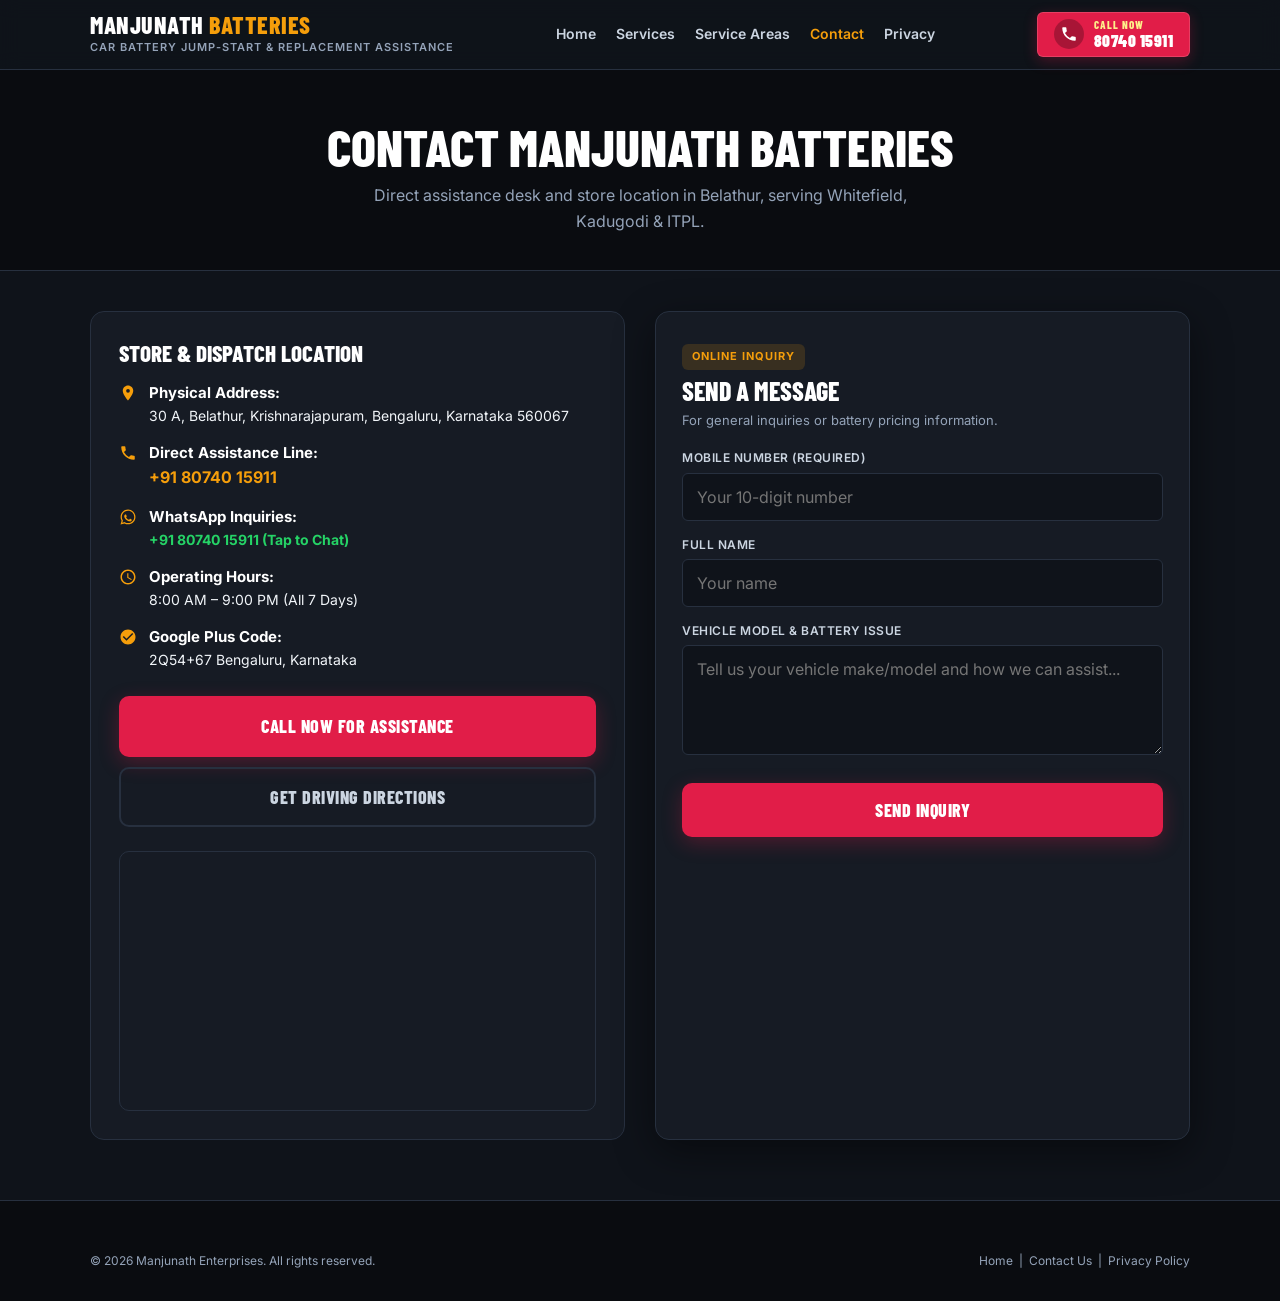
==== commit 780561e3: "feat(cro): optimize header phone CTA with prominent CALL NOW affordance, unify Manjunath Batteries b" ====
--- a/contact-us.html
+++ b/contact-us.html
@@ -71,7 +71,7 @@
     <div class="container header-container">
       <a href="index.html" class="brand-wrapper" aria-label="Manjunath Batteries — Home">
         <span class="brand-title">MANJUNATH <span>BATTERIES</span></span>
-        <span class="brand-subtitle">JumpStart Experts — A Unit of Manjunath Enterprises</span>
+        <span class="brand-subtitle">Car Battery Jump-Start &amp; Replacement Assistance</span>
       </a>
 
       <nav class="header-nav" aria-label="Main Navigation">
@@ -83,9 +83,21 @@
       </nav>
 
       <div class="header-actions">
-        <a href="tel:+918074015911" class="header-phone-btn" data-track="call_click" data-cta-location="contact_header" data-cta-type="phone">
-          <svg width="18" height="18" viewBox="0 0 24 24" fill="currentColor"><path d="M6.62 10.79a15.053 15.053 0 006.59 6.59l2.2-2.2c.27-.27.67-.36 1.02-.24 1.12.37 2.33.57 3.57.57.55 0 1 .45 1 1V20c0 .55-.45 1-1 1-9.39 0-17-7.61-17-17 0-.55.45-1 1-1h3.5c.55 0 1 .45 1 1 0 1.25.2 2.45.57 3.57.11.35.03.74-.25 1.02l-2.2 2.2z"/></svg>
-          <span>80740 15911</span>
+        <a href="tel:+918074015911" 
+           class="header-phone-btn" 
+           data-track="call_click" 
+           data-cta-location="contact_header" 
+           data-cta-type="phone" 
+           aria-label="Call Now: 80740 15911">
+          <div class="header-phone-icon-box" aria-hidden="true">
+            <svg width="18" height="18" viewBox="0 0 24 24" fill="currentColor">
+              <path d="M6.62 10.79a15.053 15.053 0 006.59 6.59l2.2-2.2c.27-.27.67-.36 1.02-.24 1.12.37 2.33.57 3.57.57.55 0 1 .45 1 1V20c0 .55-.45 1-1 1-9.39 0-17-7.61-17-17 0-.55.45-1 1-1h3.5c.55 0 1 .45 1 1 0 1.25.2 2.45.57 3.57.11.35.03.74-.25 1.02l-2.2 2.2z"/>
+            </svg>
+          </div>
+          <div class="header-phone-content">
+            <span class="header-phone-action">CALL NOW</span>
+            <span class="header-phone-digits">80740 15911</span>
+          </div>
         </a>
       </div>
     </div>
--- a/css/styles.css
+++ b/css/styles.css
@@ -212,23 +212,125 @@
 .header-phone-btn {
   display: inline-flex;
   align-items: center;
-  gap: 8px;
+  gap: 10px;
   background-color: var(--red-alert);
   color: #fff;
-  font-family: var(--font-display);
-  font-size: 17px;
-  font-weight: 800;
-  text-transform: uppercase;
-  letter-spacing: 0.5px;
-  padding: 8px 18px;
+  padding: 6px 16px;
   border-radius: var(--radius-sm);
-  transition: background-color var(--transition-fast), transform var(--transition-fast);
+  transition: all var(--transition-fast);
   box-shadow: 0 4px 14px var(--red-glow);
+  text-decoration: none;
+  touch-action: manipulation;
+  border: 1px solid rgba(255, 255, 255, 0.15);
 }
 
 .header-phone-btn:hover {
   background-color: var(--red-hover);
   transform: translateY(-1px);
+  box-shadow: 0 6px 18px var(--red-glow);
+}
+
+.header-phone-btn:focus-visible {
+  outline: 3px solid var(--amber-alert);
+  outline-offset: 2px;
+}
+
+.header-phone-icon-box {
+  display: flex;
+  align-items: center;
+  justify-content: center;
+  width: 30px;
+  height: 30px;
+  border-radius: 50%;
+  background: rgba(0, 0, 0, 0.25);
+  color: #fff;
+  flex-shrink: 0;
+}
+
+.header-phone-content {
+  display: flex;
+  flex-direction: column;
+  line-height: 1.1;
+  text-align: left;
+}
+
+.header-phone-action {
+  font-family: var(--font-display);
+  font-size: 11px;
+  font-weight: 800;
+  letter-spacing: 1px;
+  text-transform: uppercase;
+  color: #fef08a; /* High contrast gold/yellow for instant readability */
+}
+
+.header-phone-digits {
+  font-family: var(--font-display);
+  font-size: 17px;
+  font-weight: 900;
+  letter-spacing: 0.5px;
+  color: #ffffff;
+}
+
+/* Mobile Header Refinement for 320px–600px */
+@media (max-width: 600px) {
+  .site-header {
+    padding: 8px 0;
+  }
+
+  .header-container {
+    gap: 8px;
+  }
+
+  .brand-title {
+    font-size: 20px;
+  }
+
+  .brand-subtitle {
+    font-size: 10px;
+    letter-spacing: 0.5px;
+  }
+
+  .header-phone-btn {
+    padding: 6px 10px;
+    gap: 8px;
+  }
+
+  .header-phone-icon-box {
+    width: 26px;
+    height: 26px;
+  }
+
+  .header-phone-icon-box svg {
+    width: 14px;
+    height: 14px;
+  }
+
+  .header-phone-action {
+    font-size: 10px;
+  }
+
+  .header-phone-digits {
+    font-size: 15px;
+  }
+}
+
+@media (max-width: 375px) {
+  .brand-title {
+    font-size: 18px;
+  }
+
+  .brand-subtitle {
+    display: none; /* Hide subtitle on ultra-narrow 320px–375px screens to ensure 1-line header */
+  }
+
+  .header-phone-btn {
+    padding: 5px 8px;
+    gap: 6px;
+  }
+
+  .header-phone-digits {
+    font-size: 14px;
+  }
 }
 
 /* ==========================================================================
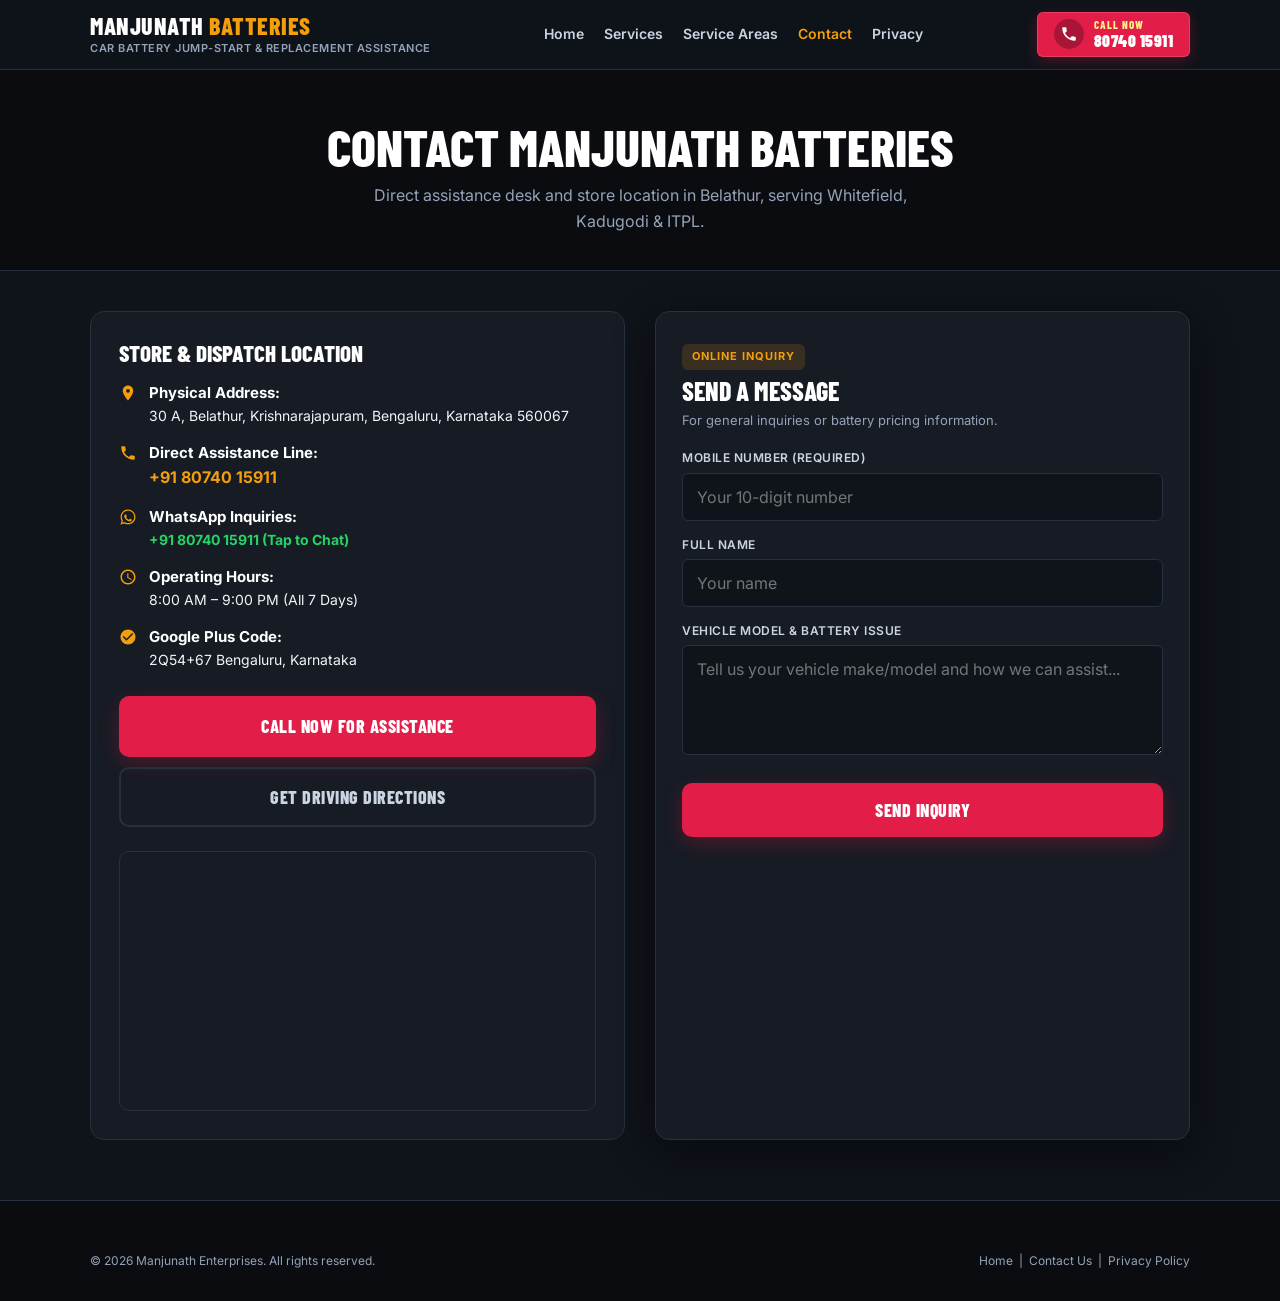
==== commit 56a74976: "fix(mobile-ux & callback): optimize mobile header spacing (320px-430px), add loading spinner, and en" ====
--- a/contact-us.html
+++ b/contact-us.html
@@ -189,7 +189,7 @@
           <form name="contact-page" method="POST" action="/api/callback" data-netlify="true" netlify-honeypot="bot-field" class="emergency-lead-form">
             <input type="hidden" name="form-name" value="contact-page">
             <p class="sr-only">
-              <label>Anti-bot honeypot: <input name="bot-field"></label>
+              <label>Anti-bot honeypot: <input name="bot-field" tabindex="-1" autocomplete="off"></label>
             </p>
 
             <div class="form-group">
@@ -199,7 +199,7 @@
                      name="phone" 
                      class="form-input" 
                      placeholder="Your 10-digit number" 
-                     pattern="[0-9]{10}" 
+                     pattern="[\+]?[0-9\s\-]{10,15}" 
                      inputmode="tel" 
                      autocomplete="tel" 
                      required>
--- a/css/styles.css
+++ b/css/styles.css
@@ -156,6 +156,9 @@
 .brand-wrapper {
   display: flex;
   flex-direction: column;
+  justify-content: center;
+  min-width: 0;
+  text-decoration: none;
 }
 
 .brand-title {
@@ -166,6 +169,7 @@
   text-transform: uppercase;
   color: var(--text-white);
   line-height: 1.1;
+  white-space: nowrap;
 }
 
 .brand-title span {
@@ -173,11 +177,14 @@
 }
 
 .brand-subtitle {
+  font-family: var(--font-body);
   font-size: 11px;
   font-weight: 600;
-  color: var(--text-muted);
-  text-transform: uppercase;
-  letter-spacing: 1px;
+  color: #94a3b8;
+  text-transform: uppercase;
+  letter-spacing: 0.5px;
+  line-height: 1.25;
+  margin-top: 2px;
 }
 
 .header-nav {
@@ -271,28 +278,48 @@
   color: #ffffff;
 }
 
-/* Mobile Header Refinement for 320px–600px */
+/* ==========================================================================
+   Mobile Header Responsive Design (320px – 600px)
+   Maintains MANJUNATH BATTERIES brand prominence, clean 2-line subtitle,
+   and prevents squeeze/collision with right-side CALL NOW button.
+   ========================================================================== */
 @media (max-width: 600px) {
   .site-header {
-    padding: 8px 0;
+    padding: 7px 0;
   }
 
   .header-container {
     gap: 8px;
+    padding: 0 12px;
+  }
+
+  .brand-wrapper {
+    flex: 1 1 auto;
+    min-width: 0;
   }
 
   .brand-title {
-    font-size: 20px;
+    font-size: 19px;
+    letter-spacing: 0.3px;
+    line-height: 1.05;
   }
 
   .brand-subtitle {
-    font-size: 10px;
-    letter-spacing: 0.5px;
+    font-size: 8.5px;
+    letter-spacing: 0.2px;
+    line-height: 1.2;
+    margin-top: 2px;
+    color: #94a3b8;
+    display: block;
+    max-width: 220px;
+    white-space: normal;
   }
 
   .header-phone-btn {
+    flex-shrink: 0;
     padding: 6px 10px;
-    gap: 8px;
+    gap: 7px;
+    min-height: 40px;
   }
 
   .header-phone-icon-box {
@@ -306,21 +333,33 @@
   }
 
   .header-phone-action {
-    font-size: 10px;
+    font-size: 9.5px;
+    letter-spacing: 0.5px;
   }
 
   .header-phone-digits {
-    font-size: 15px;
-  }
-}
-
-@media (max-width: 375px) {
+    font-size: 14.5px;
+    letter-spacing: 0.3px;
+  }
+}
+
+/* 390px (iPhone 12/13/14/15/16) & 375px (iPhone SE/6/7/8/Mini) */
+@media (max-width: 390px) {
+  .header-container {
+    gap: 7px;
+    padding: 0 10px;
+  }
+
   .brand-title {
-    font-size: 18px;
+    font-size: 17.5px;
+    letter-spacing: 0.2px;
   }
 
   .brand-subtitle {
-    display: none; /* Hide subtitle on ultra-narrow 320px–375px screens to ensure 1-line header */
+    font-size: 8px;
+    letter-spacing: 0.15px;
+    line-height: 1.15;
+    max-width: 195px;
   }
 
   .header-phone-btn {
@@ -328,9 +367,107 @@
     gap: 6px;
   }
 
+  .header-phone-icon-box {
+    width: 24px;
+    height: 24px;
+  }
+
   .header-phone-digits {
-    font-size: 14px;
-  }
+    font-size: 13.5px;
+  }
+}
+
+/* 360px (Standard Android / Samsung Galaxy) */
+@media (max-width: 360px) {
+  .header-container {
+    gap: 6px;
+    padding: 0 8px;
+  }
+
+  .brand-title {
+    font-size: 16.5px;
+    letter-spacing: 0.2px;
+  }
+
+  .brand-subtitle {
+    font-size: 7.5px;
+    letter-spacing: 0.1px;
+    line-height: 1.12;
+    max-width: 175px;
+  }
+
+  .header-phone-btn {
+    padding: 5px 7px;
+    gap: 5px;
+  }
+
+  .header-phone-icon-box {
+    width: 22px;
+    height: 22px;
+  }
+
+  .header-phone-action {
+    font-size: 9px;
+  }
+
+  .header-phone-digits {
+    font-size: 13px;
+  }
+}
+
+/* 320px (iPhone SE 1st Gen & Ultra-Narrow Devices) */
+@media (max-width: 330px) {
+  .header-container {
+    gap: 4px;
+    padding: 0 6px;
+  }
+
+  .brand-title {
+    font-size: 15px;
+    letter-spacing: 0.1px;
+  }
+
+  .brand-subtitle {
+    font-size: 6.8px;
+    letter-spacing: 0;
+    line-height: 1.1;
+    max-width: 155px;
+  }
+
+  .header-phone-btn {
+    padding: 4px 6px;
+    gap: 4px;
+  }
+
+  .header-phone-icon-box {
+    display: none; /* Hide icon box at <=330px to guarantee zero squeeze */
+  }
+
+  .header-phone-action {
+    font-size: 8.5px;
+    letter-spacing: 0.3px;
+  }
+
+  .header-phone-digits {
+    font-size: 12.5px;
+    letter-spacing: 0.2px;
+  }
+}
+
+.btn-spinner {
+  display: inline-block;
+  width: 14px;
+  height: 14px;
+  border: 2px solid rgba(255, 255, 255, 0.35);
+  border-radius: 50%;
+  border-top-color: #ffffff;
+  animation: btn-spin 0.7s linear infinite;
+  vertical-align: middle;
+  margin-right: 6px;
+}
+
+@keyframes btn-spin {
+  to { transform: rotate(360deg); }
 }
 
 /* ==========================================================================
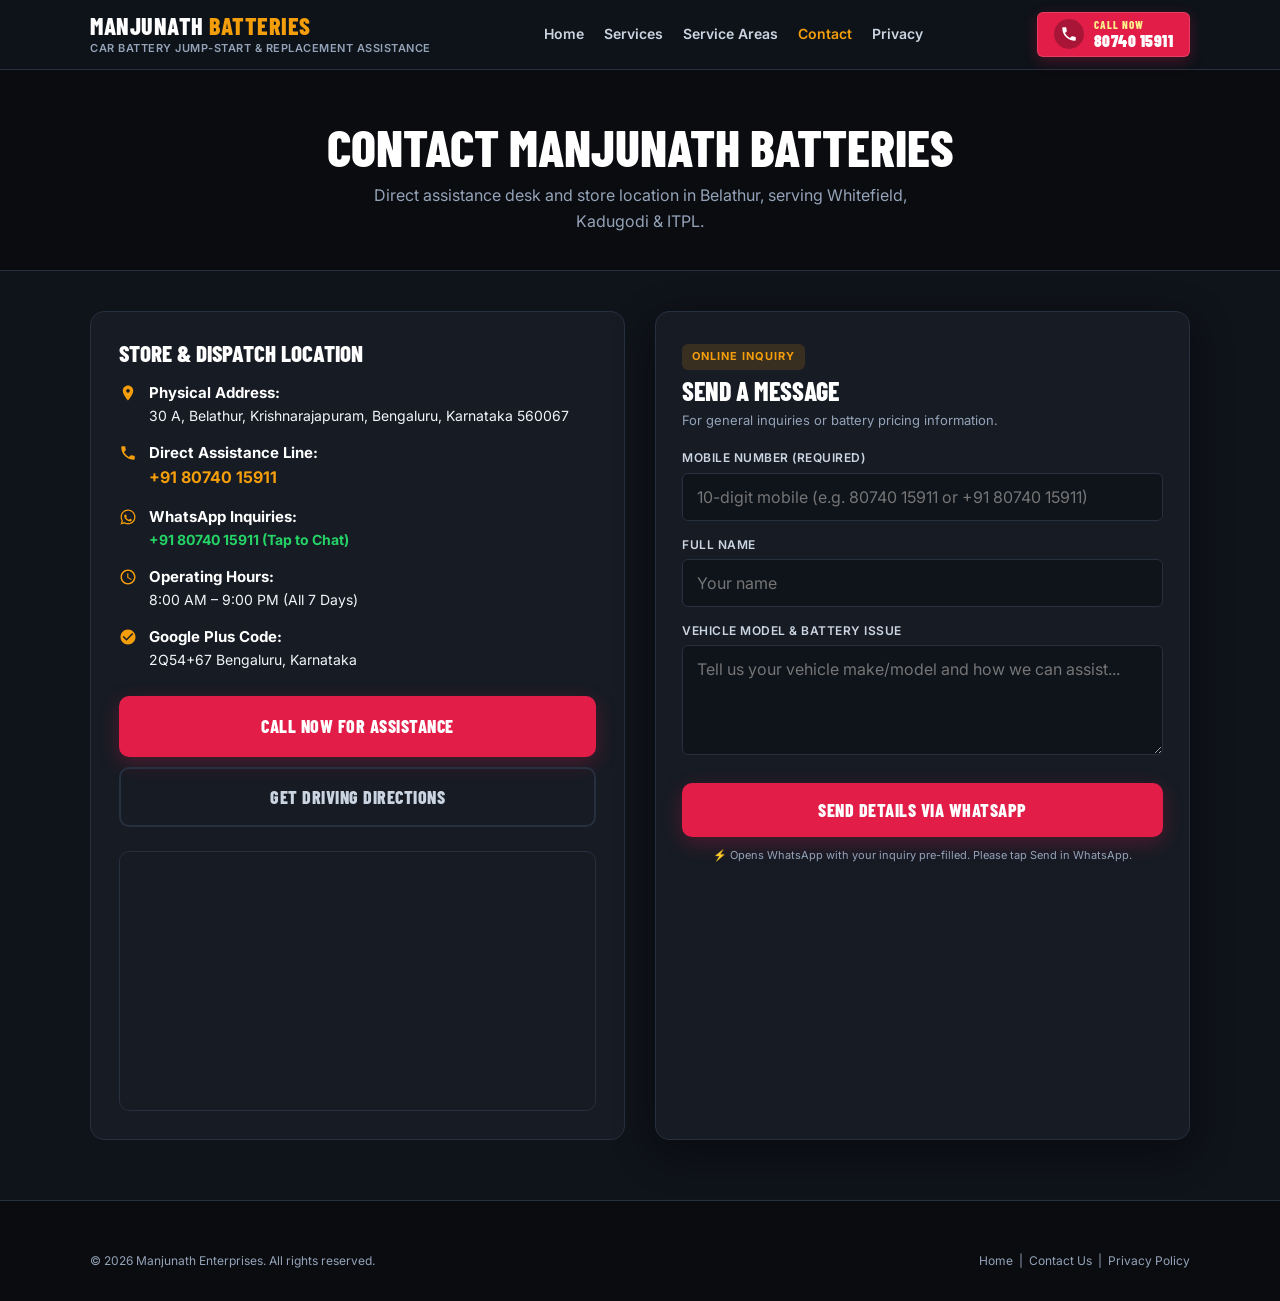
==== commit ac302d7e: "feat(cro): replace callback form with WhatsApp enquiry flow, fix Indian phone normalizer, and upgrad" ====
--- a/contact-us.html
+++ b/contact-us.html
@@ -186,7 +186,7 @@
             <p class="form-desc">For general inquiries or battery pricing information.</p>
           </div>
 
-          <form name="contact-page" method="POST" action="/api/callback" data-netlify="true" netlify-honeypot="bot-field" class="emergency-lead-form">
+          <form name="contact-page" method="POST" action="/api/callback" data-netlify="true" netlify-honeypot="bot-field" class="emergency-lead-form" novalidate>
             <input type="hidden" name="form-name" value="contact-page">
             <p class="sr-only">
               <label>Anti-bot honeypot: <input name="bot-field" tabindex="-1" autocomplete="off"></label>
@@ -198,8 +198,7 @@
                      id="contact-phone" 
                      name="phone" 
                      class="form-input" 
-                     placeholder="Your 10-digit number" 
-                     pattern="[\+]?[0-9\s\-]{10,15}" 
+                     placeholder="10-digit mobile (e.g. 80740 15911 or +91 80740 15911)" 
                      inputmode="tel" 
                      autocomplete="tel" 
                      required>
@@ -222,9 +221,27 @@
             </div>
 
             <button type="submit" class="btn btn-call form-submit-btn" data-track="form_submit" data-cta-location="contact_page_form">
-              SEND INQUIRY
+              SEND DETAILS VIA WHATSAPP
             </button>
+            <p class="form-note">⚡ Opens WhatsApp with your inquiry pre-filled. Please tap Send in WhatsApp.</p>
           </form>
+
+          <!-- WhatsApp Handoff State -->
+          <div class="form-whatsapp-alert" role="status" style="display: none;">
+            <div class="whatsapp-alert-header">
+              <svg width="24" height="24" viewBox="0 0 24 24" fill="currentColor" aria-hidden="true"><path d="M12.04 2c-5.46 0-9.91 4.45-9.91 9.91 0 1.75.46 3.45 1.32 4.95L2.05 22l5.25-1.38c1.45.79 3.08 1.21 4.74 1.21 5.46 0 9.91-4.45 9.91-9.91 0-2.65-1.03-5.14-2.9-7.01A9.816 9.816 0 0012.04 2m.01 1.67c2.2 0 4.26.86 5.82 2.42a8.225 8.225 0 012.41 5.83c0 4.54-3.7 8.24-8.24 8.24-1.48 0-2.93-.4-4.2-1.15l-.3-.18-3.12.82.83-3.04-.2-.31a8.196 8.196 0 01-1.26-4.38c0-4.54 3.7-8.24 8.24-8.24m4.52 11.59c-.25-.13-1.47-.72-1.7-.81-.23-.08-.39-.13-.56.13-.17.25-.64.81-.79.97-.14.17-.29.19-.54.06-.25-.13-1.05-.39-2-1.24-.74-.66-1.24-1.47-1.38-1.72-.15-.25-.02-.38.11-.51.11-.11.25-.29.37-.44.13-.15.17-.25.25-.42.08-.17.04-.31-.02-.44-.06-.13-.56-1.36-.77-1.86-.2-.49-.41-.42-.56-.43h-.48c-.16 0-.44.06-.66.31-.23.25-.87.85-.87 2.08s.89 2.41 1.01 2.58c.13.17 1.75 2.67 4.24 3.75.59.26 1.05.41 1.41.53.59.19 1.13.16 1.56.1.48-.07 1.47-.6 1.67-1.18.21-.58.21-1.07.15-1.18-.06-.11-.22-.17-.47-.3z"/></svg>
+              <h4>CONNECTING TO WHATSAPP...</h4>
+            </div>
+            <p>Your details have been pre-filled. <strong>Please tap "Send" in WhatsApp</strong> to deliver your message to Manjunath Batteries.</p>
+            <div class="whatsapp-alert-actions">
+              <a href="#" target="_blank" rel="noopener noreferrer" class="btn btn-wa wa-direct-link" style="width: 100%; margin-bottom: 8px;">
+                TAP HERE IF WHATSAPP DIDN'T OPEN
+              </a>
+              <a href="tel:+918074015911" class="btn btn-call" data-track="call_click" data-cta-location="wa_alert_contact_fallback" data-cta-type="phone" style="width: 100%;">
+                OR CALL NOW: 80740 15911
+              </a>
+            </div>
+          </div>
 
           <div class="form-success-alert" role="alert">
             <h4>MESSAGE RECEIVED!</h4>
--- a/css/styles.css
+++ b/css/styles.css
@@ -280,46 +280,195 @@
 
 /* ==========================================================================
    Mobile Header Responsive Design (320px – 600px)
-   Maintains MANJUNATH BATTERIES brand prominence, clean 2-line subtitle,
-   and prevents squeeze/collision with right-side CALL NOW button.
+   Features intentional 2-line brand badge ("MANJUNATH" over "BATTERIES")
+   unlocking horizontal space for a large, prominent, high-converting CALL NOW CTA.
    ========================================================================== */
 @media (max-width: 600px) {
   .site-header {
-    padding: 7px 0;
-  }
-
+    padding: 8px 0;
+  }
+
+  .header-container {
+    display: flex;
+    align-items: center;
+    justify-content: space-between;
+    gap: 12px;
+    padding: 0 14px;
+  }
+
+  .brand-wrapper {
+    flex: 0 1 auto;
+    min-width: 0;
+    display: flex;
+    flex-direction: column;
+    justify-content: center;
+    text-decoration: none;
+  }
+
+  /* Two-line intentional brand lockup on mobile */
+  .brand-title {
+    display: flex;
+    flex-direction: column;
+    font-size: 19px;
+    font-weight: 900;
+    line-height: 1.0;
+    letter-spacing: 0.5px;
+    text-transform: uppercase;
+    color: #ffffff;
+  }
+
+  .brand-title span {
+    display: block;
+    color: var(--amber-alert);
+    font-size: 19px;
+    margin-top: 1px;
+    letter-spacing: 0.8px;
+  }
+
+  .brand-subtitle {
+    font-family: var(--font-body);
+    font-size: 8.5px;
+    font-weight: 600;
+    color: #94a3b8;
+    text-transform: uppercase;
+    letter-spacing: 0.3px;
+    line-height: 1.2;
+    margin-top: 3px;
+    max-width: 175px;
+    display: block;
+  }
+
+  /* Visually prominent, high-converting CALL NOW CTA */
+  .header-phone-btn {
+    display: inline-flex;
+    align-items: center;
+    gap: 9px;
+    background: linear-gradient(135deg, #e11d48 0%, #be123c 100%);
+    color: #ffffff;
+    padding: 7px 13px;
+    border-radius: var(--radius-sm);
+    border: 1.5px solid rgba(255, 255, 255, 0.25);
+    box-shadow: 0 4px 14px rgba(225, 29, 72, 0.45);
+    text-decoration: none;
+    touch-action: manipulation;
+    flex-shrink: 0;
+    min-height: 44px;
+    transition: all var(--transition-fast);
+  }
+
+  .header-phone-btn:hover {
+    background: linear-gradient(135deg, #f43f5e 0%, #e11d48 100%);
+    box-shadow: 0 6px 18px rgba(225, 29, 72, 0.6);
+    transform: translateY(-1px);
+  }
+
+  .header-phone-icon-box {
+    display: flex;
+    align-items: center;
+    justify-content: center;
+    width: 30px;
+    height: 30px;
+    border-radius: 50%;
+    background: rgba(0, 0, 0, 0.35);
+    color: #ffffff;
+    flex-shrink: 0;
+    border: 1px solid rgba(255, 255, 255, 0.2);
+  }
+
+  .header-phone-icon-box svg {
+    width: 16px;
+    height: 16px;
+  }
+
+  .header-phone-content {
+    display: flex;
+    flex-direction: column;
+    line-height: 1.05;
+    text-align: left;
+  }
+
+  .header-phone-action {
+    font-family: var(--font-display);
+    font-size: 10.5px;
+    font-weight: 800;
+    letter-spacing: 0.8px;
+    text-transform: uppercase;
+    color: #fef08a; /* High contrast gold/yellow for immediate recognition */
+  }
+
+  .header-phone-digits {
+    font-family: var(--font-display);
+    font-size: 16px;
+    font-weight: 900;
+    letter-spacing: 0.5px;
+    color: #ffffff;
+    white-space: nowrap;
+  }
+}
+
+/* 390px (iPhone 12/13/14/15/16) & 375px (iPhone SE 2/3 / iPhone Mini) */
+@media (max-width: 390px) {
+  .header-container {
+    gap: 10px;
+    padding: 0 12px;
+  }
+
+  .brand-title {
+    font-size: 18px;
+  }
+
+  .brand-title span {
+    font-size: 18px;
+  }
+
+  .brand-subtitle {
+    font-size: 8px;
+    max-width: 160px;
+  }
+
+  .header-phone-btn {
+    padding: 6px 11px;
+    gap: 8px;
+  }
+
+  .header-phone-icon-box {
+    width: 28px;
+    height: 28px;
+  }
+
+  .header-phone-icon-box svg {
+    width: 15px;
+    height: 15px;
+  }
+
+  .header-phone-digits {
+    font-size: 15.5px;
+  }
+}
+
+/* 360px (Standard Android / Samsung Galaxy) */
+@media (max-width: 360px) {
   .header-container {
     gap: 8px;
-    padding: 0 12px;
-  }
-
-  .brand-wrapper {
-    flex: 1 1 auto;
-    min-width: 0;
+    padding: 0 10px;
   }
 
   .brand-title {
-    font-size: 19px;
-    letter-spacing: 0.3px;
-    line-height: 1.05;
+    font-size: 17px;
+  }
+
+  .brand-title span {
+    font-size: 17px;
   }
 
   .brand-subtitle {
-    font-size: 8.5px;
-    letter-spacing: 0.2px;
-    line-height: 1.2;
-    margin-top: 2px;
-    color: #94a3b8;
-    display: block;
-    max-width: 220px;
-    white-space: normal;
+    font-size: 7.5px;
+    max-width: 145px;
   }
 
   .header-phone-btn {
-    flex-shrink: 0;
     padding: 6px 10px;
     gap: 7px;
-    min-height: 40px;
   }
 
   .header-phone-icon-box {
@@ -333,38 +482,38 @@
   }
 
   .header-phone-action {
-    font-size: 9.5px;
-    letter-spacing: 0.5px;
+    font-size: 10px;
   }
 
   .header-phone-digits {
     font-size: 14.5px;
-    letter-spacing: 0.3px;
-  }
-}
-
-/* 390px (iPhone 12/13/14/15/16) & 375px (iPhone SE/6/7/8/Mini) */
-@media (max-width: 390px) {
+  }
+}
+
+/* 320px (iPhone SE 1st Gen & Ultra-Narrow Devices) */
+@media (max-width: 330px) {
   .header-container {
-    gap: 7px;
-    padding: 0 10px;
+    gap: 6px;
+    padding: 0 8px;
   }
 
   .brand-title {
-    font-size: 17.5px;
-    letter-spacing: 0.2px;
+    font-size: 16px;
+  }
+
+  .brand-title span {
+    font-size: 16px;
   }
 
   .brand-subtitle {
-    font-size: 8px;
-    letter-spacing: 0.15px;
-    line-height: 1.15;
-    max-width: 195px;
+    font-size: 7px;
+    max-width: 135px;
   }
 
   .header-phone-btn {
     padding: 5px 8px;
     gap: 6px;
+    min-height: 40px;
   }
 
   .header-phone-icon-box {
@@ -372,85 +521,17 @@
     height: 24px;
   }
 
+  .header-phone-icon-box svg {
+    width: 13px;
+    height: 13px;
+  }
+
+  .header-phone-action {
+    font-size: 9px;
+  }
+
   .header-phone-digits {
     font-size: 13.5px;
-  }
-}
-
-/* 360px (Standard Android / Samsung Galaxy) */
-@media (max-width: 360px) {
-  .header-container {
-    gap: 6px;
-    padding: 0 8px;
-  }
-
-  .brand-title {
-    font-size: 16.5px;
-    letter-spacing: 0.2px;
-  }
-
-  .brand-subtitle {
-    font-size: 7.5px;
-    letter-spacing: 0.1px;
-    line-height: 1.12;
-    max-width: 175px;
-  }
-
-  .header-phone-btn {
-    padding: 5px 7px;
-    gap: 5px;
-  }
-
-  .header-phone-icon-box {
-    width: 22px;
-    height: 22px;
-  }
-
-  .header-phone-action {
-    font-size: 9px;
-  }
-
-  .header-phone-digits {
-    font-size: 13px;
-  }
-}
-
-/* 320px (iPhone SE 1st Gen & Ultra-Narrow Devices) */
-@media (max-width: 330px) {
-  .header-container {
-    gap: 4px;
-    padding: 0 6px;
-  }
-
-  .brand-title {
-    font-size: 15px;
-    letter-spacing: 0.1px;
-  }
-
-  .brand-subtitle {
-    font-size: 6.8px;
-    letter-spacing: 0;
-    line-height: 1.1;
-    max-width: 155px;
-  }
-
-  .header-phone-btn {
-    padding: 4px 6px;
-    gap: 4px;
-  }
-
-  .header-phone-icon-box {
-    display: none; /* Hide icon box at <=330px to guarantee zero squeeze */
-  }
-
-  .header-phone-action {
-    font-size: 8.5px;
-    letter-spacing: 0.3px;
-  }
-
-  .header-phone-digits {
-    font-size: 12.5px;
-    letter-spacing: 0.2px;
   }
 }
 
@@ -969,6 +1050,53 @@
   color: var(--text-secondary);
   line-height: 1.5;
   margin-bottom: 10px;
+}
+
+.form-whatsapp-alert {
+  display: none;
+  background: rgba(37, 211, 102, 0.12);
+  border: 1.5px solid var(--whatsapp-green);
+  border-radius: var(--radius-md);
+  padding: 18px;
+  text-align: center;
+  color: #fff;
+  margin-top: 14px;
+  box-shadow: 0 4px 20px rgba(37, 211, 102, 0.18);
+}
+
+.whatsapp-alert-header {
+  display: flex;
+  align-items: center;
+  justify-content: center;
+  gap: 8px;
+  margin-bottom: 8px;
+  color: var(--whatsapp-green);
+}
+
+.whatsapp-alert-header h4 {
+  font-family: var(--font-display);
+  font-size: 20px;
+  font-weight: 800;
+  color: var(--whatsapp-green);
+  text-transform: uppercase;
+  margin: 0;
+}
+
+.form-whatsapp-alert p {
+  font-size: 13.5px;
+  color: #e2e8f0;
+  line-height: 1.5;
+  margin-bottom: 14px;
+}
+
+.form-whatsapp-alert p strong {
+  color: #ffffff;
+}
+
+.whatsapp-alert-actions {
+  display: flex;
+  flex-direction: column;
+  gap: 8px;
 }
 
 /* ==========================================================================
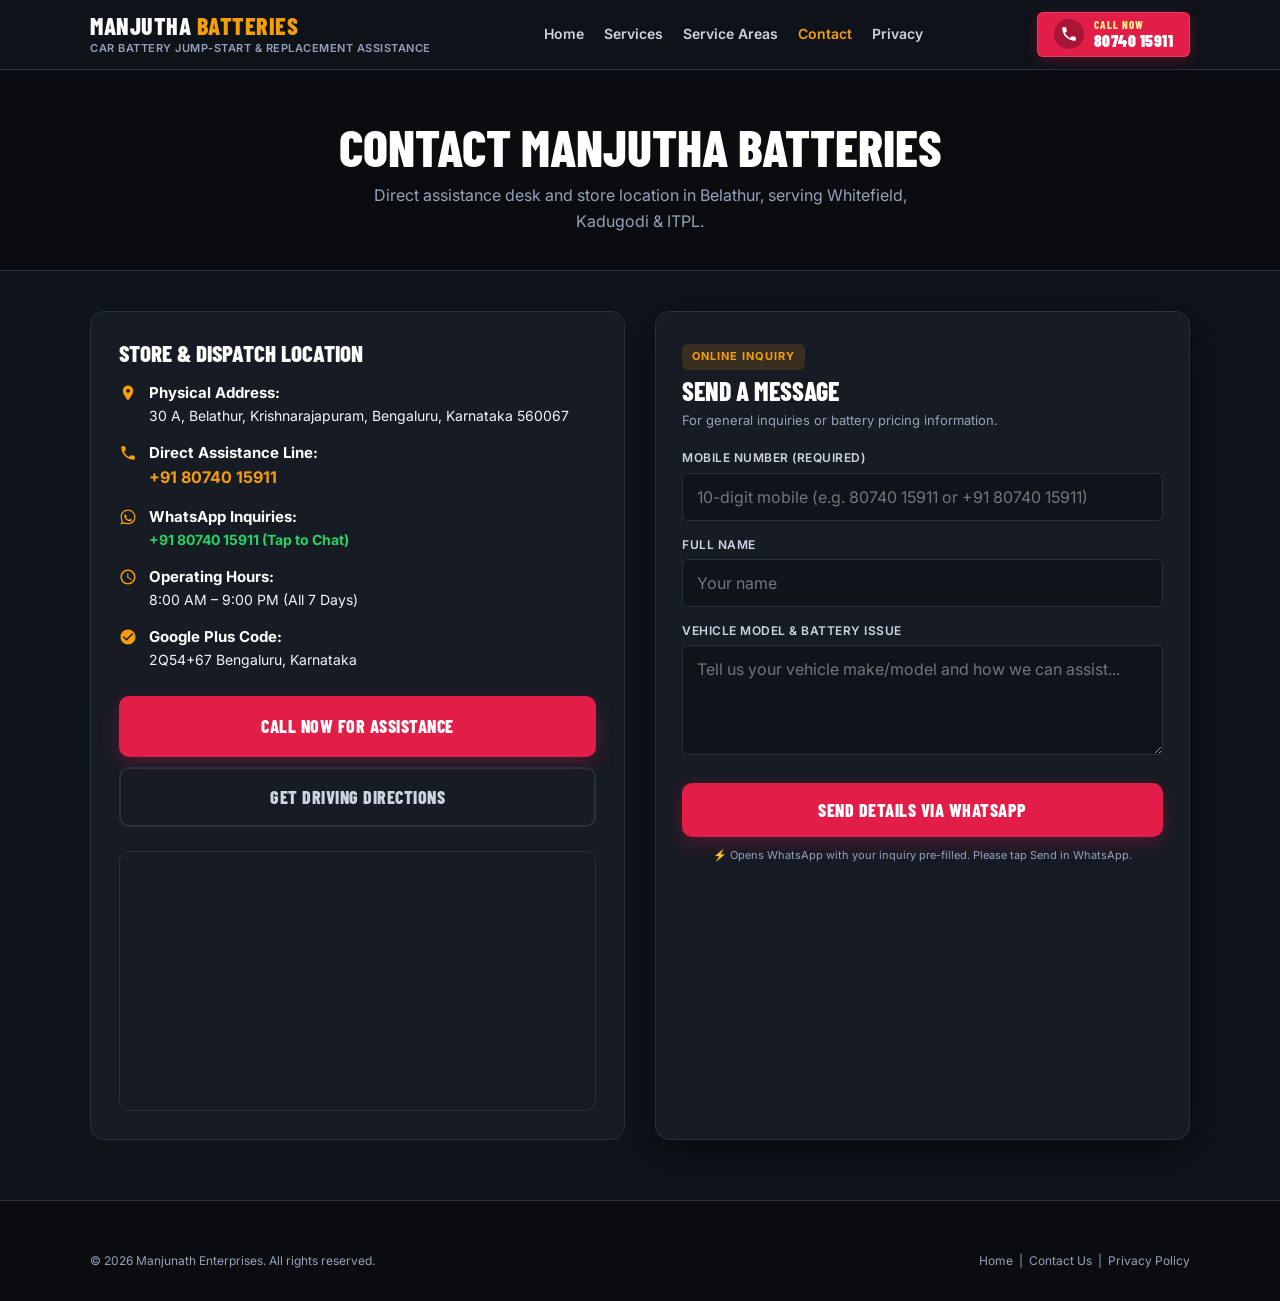
==== commit f71a3e83: "feat(brand-gtm): correct business name to Manjutha Batteries and install live GTM container GTM-5W6H" ====
--- a/contact-us.html
+++ b/contact-us.html
@@ -1,22 +1,21 @@
 <!DOCTYPE html>
 <html lang="en-IN">
 <head>
-  <!-- GOOGLE TAG MANAGER (PENDING CONFIGURATION)
-       NOTE: Replace 'GTM-XXXXXXX' below with your live GTM Container ID before activating Google Ads -->
+  <!-- Google Tag Manager -->
   <script>
     window.dataLayer = window.dataLayer || [];
     (function(w,d,s,l,i){w[l]=w[l]||[];w[l].push({'gtm.start':
     new Date().getTime(),event:'gtm.js'});var f=d.getElementsByTagName(s)[0],
     j=d.createElement(s),dl=l!='dataLayer'?'&l='+l:'';j.async=true;j.src=
     'https://www.googletagmanager.com/gtm.js?id='+i+dl;f.parentNode.insertBefore(j,f);
-    })(window,document,'script','dataLayer','GTM-XXXXXXX');
+    })(window,document,'script','dataLayer','GTM-5W6HQ7G3');
   </script>
   <!-- End Google Tag Manager -->
 
   <meta charset="UTF-8">
   <meta name="viewport" content="width=device-width, initial-scale=1.0, viewport-fit=cover">
-  <title>Contact Us | Manjunath Batteries — Automotive Battery Assistance Bengaluru</title>
-  <meta name="description" content="Contact Manjunath Batteries (Manjunath Enterprises) in Belathur, Krishnarajapuram, Bengaluru. Call +91 80740 15911 for emergency battery assistance or store inquiries.">
+  <title>Contact Us | Manjutha Batteries — Automotive Battery Assistance Bengaluru</title>
+  <meta name="description" content="Contact Manjutha Batteries (Manjunath Enterprises) in Belathur, Krishnarajapuram, Bengaluru. Call +91 80740 15911 for emergency battery assistance or store inquiries.">
   <link rel="canonical" href="https://manjunathabatteries.in/contact-us.html">
   <meta name="theme-color" content="#0f131a">
 
@@ -31,11 +30,11 @@
   {
     "@context": "https://schema.org",
     "@type": "ContactPage",
-    "name": "Contact Manjunath Batteries",
+    "name": "Contact Manjutha Batteries",
     "url": "https://manjunathabatteries.in/contact-us.html",
     "mainEntity": {
       "@type": "AutoRepair",
-      "name": "Manjunath Batteries",
+      "name": "Manjutha Batteries",
       "legalName": "Manjunath Enterprises",
       "alternateName": "JumpStart Experts",
       "telephone": "+918074015911",
@@ -61,7 +60,7 @@
 <body>
   <!-- Google Tag Manager (noscript) -->
   <noscript>
-    <iframe src="https://www.googletagmanager.com/ns.html?id=GTM-XXXXXXX"
+    <iframe src="https://www.googletagmanager.com/ns.html?id=GTM-5W6HQ7G3"
       height="0" width="0" style="display:none;visibility:hidden" title="GTM"></iframe>
   </noscript>
   <!-- End Google Tag Manager (noscript) -->
@@ -69,8 +68,8 @@
   <!-- Site Header -->
   <header class="site-header">
     <div class="container header-container">
-      <a href="index.html" class="brand-wrapper" aria-label="Manjunath Batteries — Home">
-        <span class="brand-title">MANJUNATH <span>BATTERIES</span></span>
+      <a href="index.html" class="brand-wrapper" aria-label="Manjutha Batteries — Home">
+        <span class="brand-title">MANJUTHA <span>BATTERIES</span></span>
         <span class="brand-subtitle">Car Battery Jump-Start &amp; Replacement Assistance</span>
       </a>
 
@@ -106,7 +105,7 @@
   <main>
     <section class="page-hero">
       <div class="container">
-        <h1>CONTACT MANJUNATH BATTERIES</h1>
+        <h1>CONTACT MANJUTHA BATTERIES</h1>
         <p>Direct assistance desk and store location in Belathur, serving Whitefield, Kadugodi & ITPL.</p>
       </div>
     </section>
@@ -171,7 +170,7 @@
           <div style="margin-top: 24px; height: 260px; border-radius: var(--radius-md); overflow: hidden; border: 1px solid var(--border-color);">
             <iframe 
               src="https://maps.google.com/maps?q=30%20A,%20Belathur,%20Krishnarajapuram,%20Bengaluru,%20Karnataka%20560067&t=&z=14&ie=UTF8&iwloc=&output=embed"
-              title="Manjunath Batteries Hub Location"
+              title="Manjutha Batteries Hub Location"
               style="width: 100%; height: 100%; border: 0;"
               loading="lazy">
             </iframe>
@@ -232,7 +231,7 @@
               <svg width="24" height="24" viewBox="0 0 24 24" fill="currentColor" aria-hidden="true"><path d="M12.04 2c-5.46 0-9.91 4.45-9.91 9.91 0 1.75.46 3.45 1.32 4.95L2.05 22l5.25-1.38c1.45.79 3.08 1.21 4.74 1.21 5.46 0 9.91-4.45 9.91-9.91 0-2.65-1.03-5.14-2.9-7.01A9.816 9.816 0 0012.04 2m.01 1.67c2.2 0 4.26.86 5.82 2.42a8.225 8.225 0 012.41 5.83c0 4.54-3.7 8.24-8.24 8.24-1.48 0-2.93-.4-4.2-1.15l-.3-.18-3.12.82.83-3.04-.2-.31a8.196 8.196 0 01-1.26-4.38c0-4.54 3.7-8.24 8.24-8.24m4.52 11.59c-.25-.13-1.47-.72-1.7-.81-.23-.08-.39-.13-.56.13-.17.25-.64.81-.79.97-.14.17-.29.19-.54.06-.25-.13-1.05-.39-2-1.24-.74-.66-1.24-1.47-1.38-1.72-.15-.25-.02-.38.11-.51.11-.11.25-.29.37-.44.13-.15.17-.25.25-.42.08-.17.04-.31-.02-.44-.06-.13-.56-1.36-.77-1.86-.2-.49-.41-.42-.56-.43h-.48c-.16 0-.44.06-.66.31-.23.25-.87.85-.87 2.08s.89 2.41 1.01 2.58c.13.17 1.75 2.67 4.24 3.75.59.26 1.05.41 1.41.53.59.19 1.13.16 1.56.1.48-.07 1.47-.6 1.67-1.18.21-.58.21-1.07.15-1.18-.06-.11-.22-.17-.47-.3z"/></svg>
               <h4>CONNECTING TO WHATSAPP...</h4>
             </div>
-            <p>Your details have been pre-filled. <strong>Please tap "Send" in WhatsApp</strong> to deliver your message to Manjunath Batteries.</p>
+            <p>Your details have been pre-filled. <strong>Please tap "Send" in WhatsApp</strong> to deliver your message to Manjutha Batteries.</p>
             <div class="whatsapp-alert-actions">
               <a href="#" target="_blank" rel="noopener noreferrer" class="btn btn-wa wa-direct-link" style="width: 100%; margin-bottom: 8px;">
                 TAP HERE IF WHATSAPP DIDN'T OPEN
@@ -245,7 +244,7 @@
 
           <div class="form-success-alert" role="alert">
             <h4>MESSAGE RECEIVED!</h4>
-            <p>Thank you for reaching out to Manjunath Batteries. A representative will contact you shortly.</p>
+            <p>Thank you for reaching out to Manjutha Batteries. A representative will contact you shortly.</p>
           </div>
 
           <!-- Inline Error State (Honest failure state with Call Now alternative) -->
--- a/css/styles.css
+++ b/css/styles.css
@@ -280,7 +280,7 @@
 
 /* ==========================================================================
    Mobile Header Responsive Design (320px – 600px)
-   Features intentional 2-line brand badge ("MANJUNATH" over "BATTERIES")
+   Features intentional 2-line brand badge ("MANJUTHA" over "BATTERIES")
    unlocking horizontal space for a large, prominent, high-converting CALL NOW CTA.
    ========================================================================== */
 @media (max-width: 600px) {
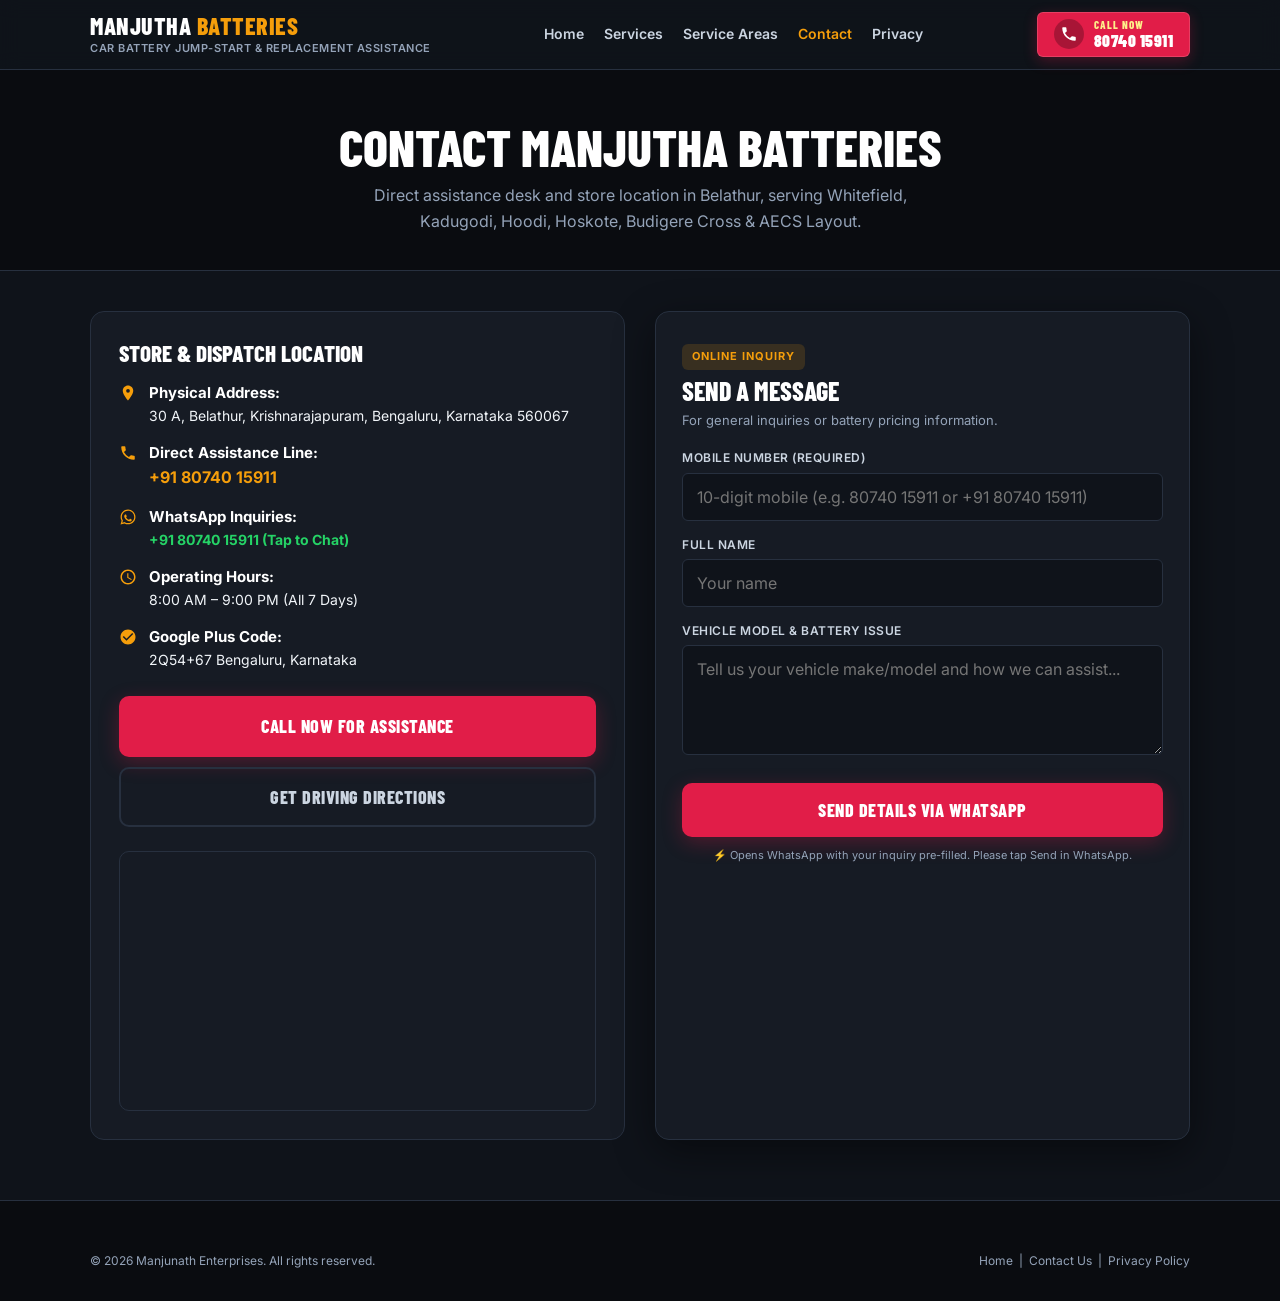
==== commit 5950288a: "feat(areas): add and highlight Hoodi, Budigere Cross, Hoskote, and AECS Layout across site and Schem" ====
--- a/contact-us.html
+++ b/contact-us.html
@@ -106,7 +106,7 @@
     <section class="page-hero">
       <div class="container">
         <h1>CONTACT MANJUTHA BATTERIES</h1>
-        <p>Direct assistance desk and store location in Belathur, serving Whitefield, Kadugodi & ITPL.</p>
+        <p>Direct assistance desk and store location in Belathur, serving Whitefield, Kadugodi, Hoodi, Hoskote, Budigere Cross &amp; AECS Layout.</p>
       </div>
     </section>
 
